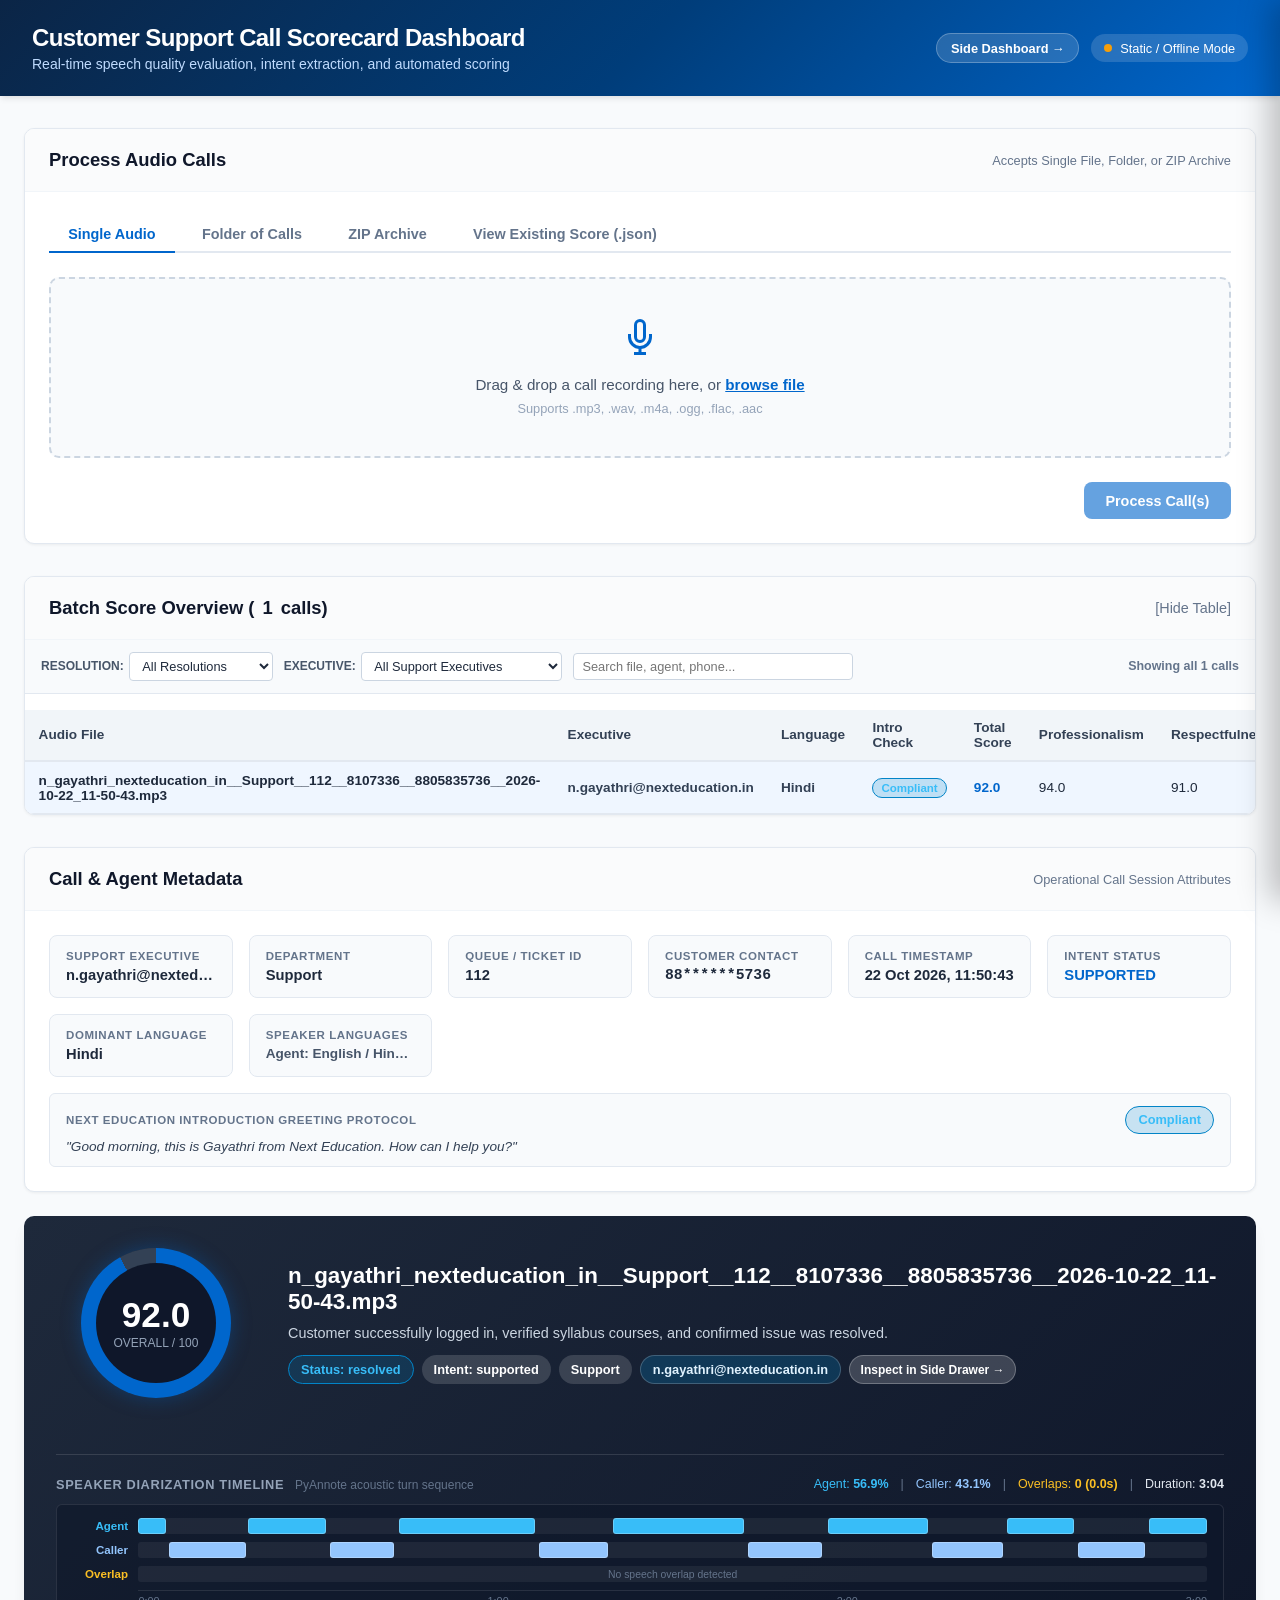
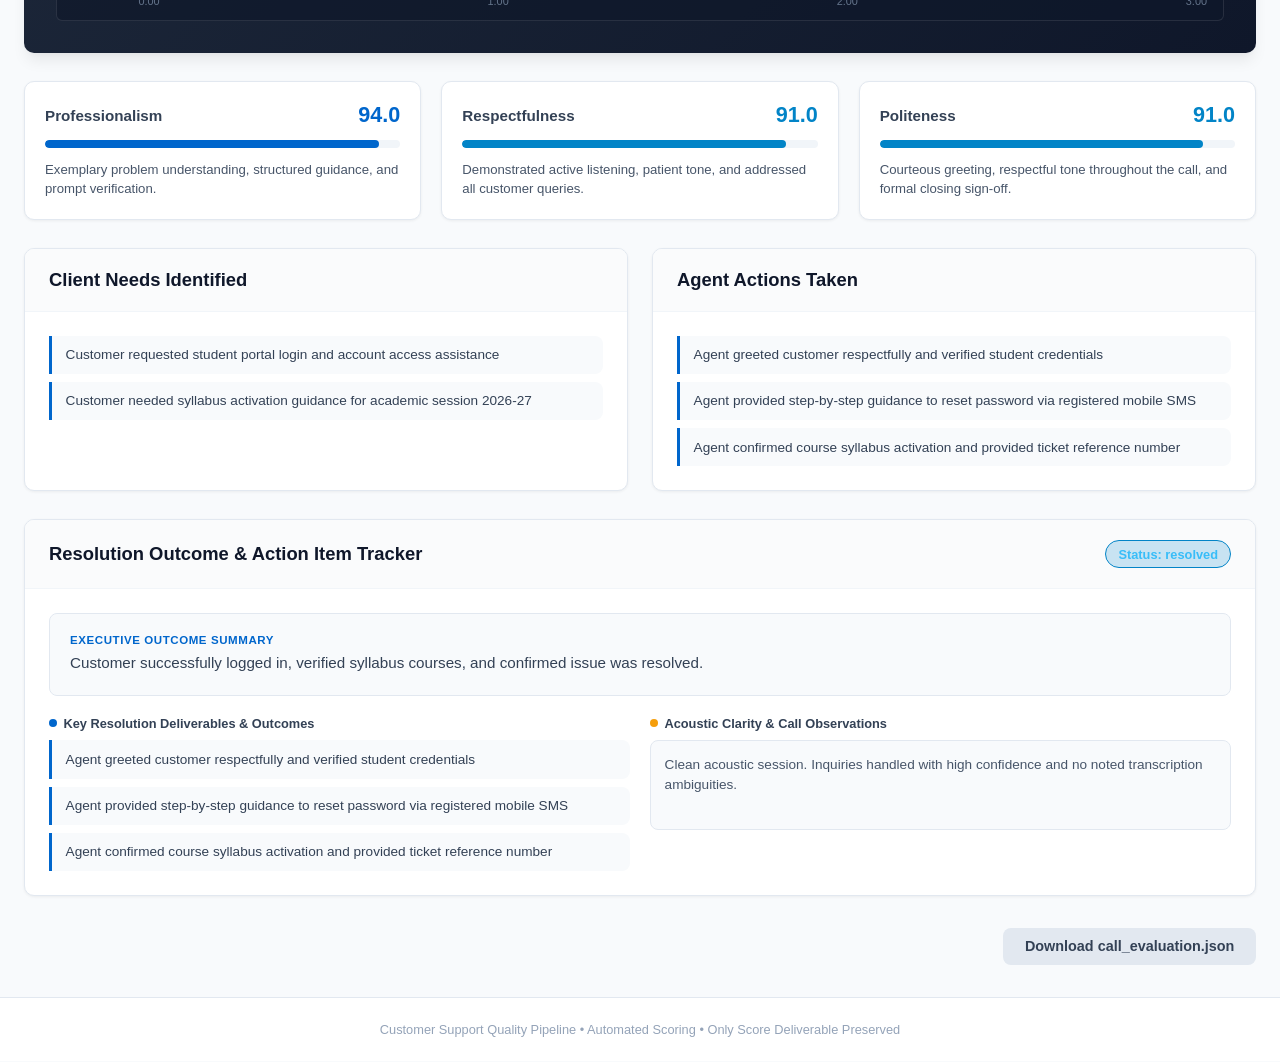
==== dashboard/index.html @ 7d78e242 "feat(intro): add first five turns as evidence when Next Education introduction is missing" ====
<!DOCTYPE html>
<html lang="en">
<head>
  <meta charset="UTF-8">
  <meta name="viewport" content="width=device-width, initial-scale=1.0">
  <title>Customer Support Call Evaluation Dashboard</title>
  <style>
    :root {
      --primary: #0066cc;
      --primary-hover: #0052a3;
      --primary-light: #eff6ff;
      --primary-dark: #003d7a;
      --success: #0284c7;
      --success-light: #e0f2fe;
      --warning: #f59e0b;
      --danger: #ef4444;
      --info: #0284c7;
      --slate-50: #f8fafc;
      --slate-100: #f1f5f9;
      --slate-200: #e2e8f0;
      --slate-300: #cbd5e1;
      --slate-400: #94a3b8;
      --slate-500: #64748b;
      --slate-600: #475569;
      --slate-700: #334155;
      --slate-800: #1e293b;
      --slate-900: #0f172a;
      --card-bg: #ffffff;
      --border-radius: 10px;
      --shadow-sm: 0 1px 3px 0 rgb(0 0 0 / 0.06);
      --shadow: 0 4px 6px -1px rgb(0 0 0 / 0.08), 0 2px 4px -2px rgb(0 0 0 / 0.05);
      --shadow-lg: 0 10px 15px -3px rgb(0 0 0 / 0.08), 0 4px 6px -4px rgb(0 0 0 / 0.04);
    }

    * {
      box-sizing: border-box;
      margin: 0;
      padding: 0;
      font-family: -apple-system, BlinkMacSystemFont, "Segoe UI", Roboto, "Helvetica Neue", Arial, sans-serif;
    }

    body {
      background-color: var(--slate-50);
      color: var(--slate-800);
      min-height: 100vh;
      display: flex;
      flex-direction: column;
    }

    header {
      background: linear-gradient(135deg, #0b2546 0%, #003d7a 50%, #0066cc 100%);
      color: white;
      padding: 1.5rem 2rem;
      box-shadow: var(--shadow);
    }

    .header-content {
      max-width: 1300px;
      margin: 0 auto;
      display: flex;
      justify-content: space-between;
      align-items: center;
      flex-wrap: wrap;
      gap: 1rem;
    }

    .header-title h1 {
      font-size: 1.5rem;
      font-weight: 700;
      letter-spacing: -0.025em;
      display: flex;
      align-items: center;
      gap: 0.5rem;
    }

    .header-title p {
      color: #bfdbfe;
      font-size: 0.875rem;
      margin-top: 0.25rem;
    }

    .server-status {
      display: inline-flex;
      align-items: center;
      gap: 0.5rem;
      background: rgba(255, 255, 255, 0.15);
      backdrop-filter: blur(8px);
      padding: 0.4rem 0.8rem;
      border-radius: 9999px;
      font-size: 0.8rem;
      font-weight: 500;
    }

    .status-dot {
      width: 8px;
      height: 8px;
      border-radius: 50%;
      background-color: #38bdf8;
      animation: pulse 2s cubic-bezier(0.4, 0, 0.6, 1) infinite;
    }

    @keyframes pulse {
      0%, 100% { opacity: 1; transform: scale(1); }
      50% { opacity: 0.4; transform: scale(0.9); }
    }

    main {
      max-width: 1300px;
      margin: 2rem auto;
      padding: 0 1.5rem;
      width: 100%;
      flex: 1;
    }

    /* Upload & Input Section */
    .card {
      background: var(--card-bg);
      border-radius: var(--border-radius);
      box-shadow: var(--shadow-sm);
      border: 1px solid var(--slate-200);
      margin-bottom: 2rem;
      overflow: hidden;
      transition: box-shadow 0.2s ease;
    }

    .card:hover {
      box-shadow: var(--shadow);
    }

    .card-header {
      padding: 1.25rem 1.5rem;
      border-bottom: 1px solid var(--slate-100);
      display: flex;
      justify-content: space-between;
      align-items: center;
      background-color: #fafbfc;
    }

    .card-header h2 {
      font-size: 1.15rem;
      font-weight: 600;
      color: var(--slate-900);
      display: flex;
      align-items: center;
      gap: 0.5rem;
    }

    .card-body {
      padding: 1.5rem;
    }

    /* Tabs for Upload modes */
    .tabs-nav {
      display: flex;
      border-bottom: 2px solid var(--slate-200);
      margin-bottom: 1.5rem;
      gap: 0.5rem;
    }

    .tab-btn {
      background: transparent;
      border: none;
      padding: 0.6rem 1.2rem;
      font-size: 0.9rem;
      font-weight: 600;
      color: var(--slate-500);
      cursor: pointer;
      position: relative;
      border-bottom: 2px solid transparent;
      margin-bottom: -2px;
      transition: all 0.2s;
    }

    .tab-btn:hover {
      color: var(--primary);
    }

    .tab-btn.active {
      color: var(--primary);
      border-bottom-color: var(--primary);
    }

    .tab-pane {
      display: none;
    }

    .tab-pane.active {
      display: block;
    }

    .dropzone {
      border: 2px dashed var(--slate-300);
      border-radius: var(--border-radius);
      padding: 2.5rem 1.5rem;
      text-align: center;
      background: var(--slate-50);
      cursor: pointer;
      transition: all 0.2s ease;
    }

    .dropzone:hover, .dropzone.dragover {
      border-color: var(--primary);
      background-color: var(--primary-light);
    }

    .dropzone-icon {
      font-size: 2.5rem;
      color: var(--primary);
      margin-bottom: 0.75rem;
    }

    .dropzone p {
      color: var(--slate-600);
      font-size: 0.95rem;
    }

    .dropzone span {
      color: var(--primary);
      font-weight: 600;
      text-decoration: underline;
    }

    .dropzone .hint {
      color: var(--slate-400);
      font-size: 0.8rem;
      margin-top: 0.5rem;
    }

    .file-input {
      display: none;
    }

    /* Queue & File list */
    .file-list {
      margin-top: 1.25rem;
      display: flex;
      flex-direction: column;
      gap: 0.5rem;
      max-height: 200px;
      overflow-y: auto;
    }

    .file-chip {
      display: flex;
      align-items: center;
      justify-content: space-between;
      padding: 0.5rem 0.75rem;
      background: var(--slate-100);
      border-radius: 8px;
      font-size: 0.85rem;
    }

    .file-chip-name {
      font-weight: 500;
      color: var(--slate-700);
      overflow: hidden;
      text-overflow: ellipsis;
      white-space: nowrap;
      max-width: 400px;
    }

    .file-chip-size {
      color: var(--slate-400);
      font-size: 0.75rem;
      margin-left: 0.5rem;
    }

    .action-bar {
      margin-top: 1.5rem;
      display: flex;
      justify-content: flex-end;
      gap: 1rem;
      align-items: center;
    }

    .btn {
      padding: 0.65rem 1.35rem;
      border-radius: 8px;
      font-size: 0.9rem;
      font-weight: 600;
      cursor: pointer;
      border: none;
      display: inline-flex;
      align-items: center;
      gap: 0.5rem;
      transition: all 0.2s ease;
    }

    .btn-primary {
      background-color: var(--primary);
      color: white;
    }

    .btn-primary:hover {
      background-color: var(--primary-hover);
      box-shadow: 0 4px 12px rgba(0, 102, 204, 0.25);
    }

    .btn-secondary {
      background-color: var(--slate-200);
      color: var(--slate-700);
    }

    .btn-secondary:hover {
      background-color: var(--slate-300);
    }

    .btn:disabled {
      opacity: 0.6;
      cursor: not-allowed;
    }

    /* Progress & Loader */
    .progress-box {
      margin-top: 1.5rem;
      padding: 1rem;
      background: var(--slate-50);
      border-radius: 8px;
      border: 1px solid var(--slate-200);
      display: none;
    }

    .progress-header {
      display: flex;
      justify-content: space-between;
      margin-bottom: 0.5rem;
      font-size: 0.85rem;
      font-weight: 600;
      color: var(--slate-700);
    }

    .progress-bar-bg {
      height: 8px;
      background: var(--slate-200);
      border-radius: 9999px;
      overflow: hidden;
    }

    .progress-bar-fill {
      height: 100%;
      background: linear-gradient(90deg, #0066cc, #0284c7);
      width: 0%;
      transition: width 0.3s ease;
    }

    .progress-status {
      margin-top: 0.5rem;
      font-size: 0.8rem;
      color: var(--slate-500);
    }

    /* LIVE MULTI-FILE STAGE TRACKER */
    .live-tracker-card {
      background: #f8fafc;
      border: 1.5px solid #cbd5e1;
      border-radius: var(--border-radius);
      padding: 1.25rem;
      margin-top: 1.25rem;
      box-shadow: var(--shadow-sm);
    }

    .live-tracker-header {
      display: flex;
      justify-content: space-between;
      align-items: center;
      flex-wrap: wrap;
      gap: 0.5rem;
      margin-bottom: 0.85rem;
    }

    .live-tracker-title {
      display: flex;
      align-items: center;
      gap: 0.6rem;
      font-size: 0.95rem;
      color: var(--slate-800);
    }

    .live-pulse-dot {
      width: 10px;
      height: 10px;
      border-radius: 50%;
      background-color: var(--primary);
      box-shadow: 0 0 0 0 rgba(0, 102, 204, 0.7);
      animation: pulse-ring 1.5s cubic-bezier(0.215, 0.61, 0.355, 1) infinite;
    }

    @keyframes pulse-ring {
      0% { box-shadow: 0 0 0 0 rgba(0, 102, 204, 0.7); }
      70% { box-shadow: 0 0 0 8px rgba(0, 102, 204, 0); }
      100% { box-shadow: 0 0 0 0 rgba(0, 102, 204, 0); }
    }

    .tracker-stage-badge {
      background: var(--primary-light);
      color: var(--primary);
      font-weight: 700;
      padding: 0.3rem 0.75rem;
      border-radius: 9999px;
      font-size: 0.8rem;
      border: 1px solid #bfdbfe;
    }

    .stepper-stages {
      display: grid;
      grid-template-columns: repeat(8, 1fr);
      gap: 0.4rem;
      margin-bottom: 1rem;
    }

    @media (max-width: 850px) {
      .stepper-stages {
        grid-template-columns: repeat(4, 1fr);
      }
    }

    .step-pill {
      background: white;
      border: 1px solid var(--slate-200);
      border-radius: 6px;
      padding: 0.45rem 0.3rem;
      text-align: center;
      font-size: 0.72rem;
      font-weight: 600;
      color: var(--slate-500);
      display: flex;
      align-items: center;
      justify-content: center;
      gap: 0.25rem;
      transition: all 0.2s ease;
    }

    .step-pill.active {
      background: var(--primary);
      color: white;
      border-color: var(--primary);
      box-shadow: 0 0 10px rgba(0, 102, 204, 0.35);
      transform: translateY(-1px);
    }

    .step-pill.completed {
      background: #eff6ff;
      color: #0066cc;
      border-color: #bfdbfe;
    }

    .step-num {
      width: 16px;
      height: 16px;
      line-height: 16px;
      font-size: 0.65rem;
      border-radius: 50%;
      background: rgba(0, 0, 0, 0.08);
      display: inline-block;
    }

    .step-pill.active .step-num {
      background: rgba(255, 255, 255, 0.3);
      color: white;
    }

    .tracker-files-list {
      display: flex;
      flex-direction: column;
      gap: 0.5rem;
      max-height: 250px;
      overflow-y: auto;
    }

    .tracker-file-row {
      display: flex;
      justify-content: space-between;
      align-items: center;
      padding: 0.55rem 0.85rem;
      background: white;
      border: 1px solid var(--slate-200);
      border-radius: 8px;
      font-size: 0.85rem;
      transition: all 0.15s ease;
    }

    .tracker-file-row.active {
      border-color: var(--primary);
      background: var(--primary-light);
    }

    .tracker-file-row.completed {
      border-color: #bfdbfe;
      background: #f0f7ff;
    }

    .tracker-file-row.failed {
      border-color: #fca5a5;
      background: #fef2f2;
    }

    .tracker-file-info {
      display: flex;
      align-items: center;
      gap: 0.6rem;
      font-weight: 600;
      color: var(--slate-800);
      overflow: hidden;
      text-overflow: ellipsis;
      white-space: nowrap;
    }

    .tracker-file-badge {
      display: inline-flex;
      align-items: center;
      gap: 0.3rem;
      padding: 0.25rem 0.6rem;
      border-radius: 9999px;
      font-size: 0.75rem;
      font-weight: 600;
    }

    .tracker-badge-queued { background: var(--slate-100); color: var(--slate-600); border: 1px solid var(--slate-300); }
    .tracker-badge-processing { background: #eff6ff; color: var(--primary); border: 1px solid #bfdbfe; }
    .tracker-badge-completed { background: #e0f2fe; color: #0369a1; border: 1px solid #7dd3fc; }
    .tracker-badge-failed { background: #fee2e2; color: #b91c1c; border: 1px solid #fca5a5; }

    /* Scorecard Display Area */
    .results-area {
      display: none;
    }

    .scorecard-hero {
      background: linear-gradient(135deg, #1e293b 0%, #0f172a 100%);
      color: white;
      border-radius: var(--border-radius);
      padding: 2rem;
      margin-bottom: 1.75rem;
      box-shadow: var(--shadow-lg);
      display: grid;
      grid-template-columns: 200px 1fr;
      gap: 2rem;
      align-items: center;
    }

    @media (max-width: 768px) {
      .scorecard-hero {
        grid-template-columns: 1fr;
        text-align: center;
      }
    }

    .total-score-circle {
      width: 150px;
      height: 150px;
      border-radius: 50%;
      background: conic-gradient(var(--primary) calc(var(--score-pct, 0) * 1%), #334155 0);
      display: flex;
      align-items: center;
      justify-content: center;
      margin: 0 auto;
      position: relative;
      box-shadow: 0 0 20px rgba(0, 102, 204, 0.35);
    }

    .total-score-inner {
      width: 120px;
      height: 120px;
      border-radius: 50%;
      background: #0f172a;
      display: flex;
      flex-direction: column;
      align-items: center;
      justify-content: center;
    }

    .score-val {
      font-size: 2.2rem;
      font-weight: 800;
      color: #ffffff;
      line-height: 1;
    }

    .score-max {
      font-size: 0.75rem;
      color: var(--slate-400);
      margin-top: 0.2rem;
    }

    .hero-meta h3 {
      font-size: 1.4rem;
      font-weight: 700;
      margin-bottom: 0.5rem;
      color: white;
    }

    .meta-tags {
      display: flex;
      flex-wrap: wrap;
      gap: 0.5rem;
      margin-top: 0.75rem;
    }

    .badge {
      display: inline-flex;
      align-items: center;
      gap: 0.35rem;
      padding: 0.35rem 0.75rem;
      border-radius: 9999px;
      font-size: 0.8rem;
      font-weight: 600;
    }

    .badge-resolved { background-color: rgba(2, 132, 199, 0.2); color: #38bdf8; border: 1px solid #0284c7; }
    .badge-unresolved { background-color: rgba(239, 68, 68, 0.2); color: #f87171; border: 1px solid #dc2626; }
    .badge-partially_resolved { background-color: rgba(245, 158, 11, 0.2); color: #fbbf24; border: 1px solid #d97706; }
    .badge-pending_follow_up { background-color: rgba(2, 132, 199, 0.2); color: #38bdf8; border: 1px solid #0284c7; }
    .badge-unclear { background-color: rgba(148, 163, 184, 0.2); color: #cbd5e1; border: 1px solid #64748b; }

    /* Diarization Timeline Graph */
    .timeline-turn-block {
      position: absolute;
      top: 0;
      bottom: 0;
      border-radius: 3px;
      cursor: pointer;
      transition: filter 0.15s ease, transform 0.12s ease;
      min-width: 3px;
    }
    .timeline-turn-block:hover {
      filter: brightness(1.3) contrast(1.1);
      z-index: 10;
      box-shadow: 0 0 6px rgba(0, 0, 0, 0.4);
    }

    /* Sub-scores Grid */
    .subscores-grid {
      display: grid;
      grid-template-columns: repeat(auto-fit, minmax(280px, 1fr));
      gap: 1.25rem;
      margin-bottom: 1.75rem;
    }

    .subscore-card {
      background: white;
      border-radius: var(--border-radius);
      padding: 1.25rem;
      border: 1px solid var(--slate-200);
      box-shadow: var(--shadow-sm);
    }

    .subscore-header {
      display: flex;
      justify-content: space-between;
      align-items: center;
      margin-bottom: 0.75rem;
    }

    .subscore-title {
      font-size: 0.95rem;
      font-weight: 600;
      color: var(--slate-700);
    }

    .subscore-number {
      font-size: 1.35rem;
      font-weight: 700;
      color: var(--primary);
    }

    .score-bar {
      height: 8px;
      background: var(--slate-100);
      border-radius: 9999px;
      overflow: hidden;
      margin-bottom: 0.75rem;
    }

    .score-bar-inner {
      height: 100%;
      background: var(--primary);
      border-radius: 9999px;
      width: 0%;
      transition: width 0.6s ease;
    }

    .subscore-rationale {
      font-size: 0.825rem;
      color: var(--slate-600);
      line-height: 1.45;
    }

    /* Details Section */
    .details-grid {
      display: grid;
      grid-template-columns: 1fr 1fr;
      gap: 1.5rem;
      margin-bottom: 1.75rem;
    }

    @media (max-width: 768px) {
      .details-grid {
        grid-template-columns: 1fr;
      }
    }

    .item-list {
      list-style: none;
      display: flex;
      flex-direction: column;
      gap: 0.5rem;
    }

    .item-list li {
      background: var(--slate-50);
      border-left: 3px solid var(--primary);
      padding: 0.6rem 0.85rem;
      border-radius: 0 8px 8px 0;
      font-size: 0.85rem;
      color: var(--slate-700);
      line-height: 1.4;
    }

    /* Call & Agent Metadata Grid */
    .meta-grid {
      display: grid;
      grid-template-columns: repeat(auto-fit, minmax(180px, 1fr));
      gap: 1rem;
    }

    .meta-item {
      background: var(--slate-50);
      border: 1px solid var(--slate-200);
      border-radius: 8px;
      padding: 0.85rem 1rem;
      transition: all 0.2s ease;
    }

    .meta-item:hover {
      border-color: #bfdbfe;
      background: #f8fafc;
    }

    .meta-label {
      font-size: 0.72rem;
      text-transform: uppercase;
      font-weight: 700;
      letter-spacing: 0.05em;
      color: var(--slate-500);
      margin-bottom: 0.35rem;
    }

    .meta-val {
      font-size: 0.92rem;
      font-weight: 600;
      color: var(--slate-800);
      white-space: nowrap;
      overflow: hidden;
      text-overflow: ellipsis;
    }

    /* Evidence Table */
    .evidence-table {
      width: 100%;
      border-collapse: collapse;
      font-size: 0.85rem;
      margin-top: 0.75rem;
    }

    .evidence-table th {
      background: var(--slate-100);
      color: var(--slate-700);
      text-align: left;
      padding: 0.65rem 0.85rem;
      font-weight: 600;
      border-bottom: 2px solid var(--slate-200);
    }

    .evidence-table td {
      padding: 0.75rem 0.85rem;
      border-bottom: 1px solid var(--slate-200);
      color: var(--slate-700);
      vertical-align: top;
    }

    .evidence-table tr:hover {
      background-color: var(--slate-50);
    }

    .timestamp-badge {
      background: var(--slate-200);
      color: var(--slate-700);
      font-family: monospace;
      padding: 0.2rem 0.45rem;
      border-radius: 4px;
      font-size: 0.75rem;
      white-space: nowrap;
    }

    .speaker-badge {
      background: var(--primary-light);
      color: var(--primary);
      font-weight: 600;
      padding: 0.2rem 0.45rem;
      border-radius: 4px;
      font-size: 0.75rem;
      white-space: nowrap;
    }

    .quote-text {
      font-style: italic;
      color: var(--slate-800);
    }

    /* Comparison Table for batch */
    .summary-table {
      width: 100%;
      border-collapse: collapse;
      font-size: 0.85rem;
      margin-top: 1rem;
    }

    .summary-table th {
      background: var(--slate-100);
      color: var(--slate-700);
      text-align: left;
      padding: 0.65rem 0.85rem;
      font-weight: 600;
      border-bottom: 2px solid var(--slate-200);
    }

    .summary-table td {
      padding: 0.65rem 0.85rem;
      border-bottom: 1px solid var(--slate-200);
      cursor: pointer;
    }

    .summary-table tr:hover td {
      background-color: var(--primary-light);
    }

    /* Empty state */
    .empty-state {
      text-align: center;
      padding: 4rem 2rem;
      color: var(--slate-400);
    }

    .empty-icon {
      font-size: 3rem;
      margin-bottom: 1rem;
      color: var(--slate-300);
    }

    footer {
      text-align: center;
      padding: 1.5rem;
      font-size: 0.8rem;
      color: var(--slate-400);
      border-top: 1px solid var(--slate-200);
      background: white;
    }

    /* SLIDE-OVER SIDEBAR DRAWER */
    .sidebar-overlay {
      position: fixed;
      inset: 0;
      background: rgba(15, 23, 42, 0.45);
      backdrop-filter: blur(4px);
      z-index: 1000;
      opacity: 0;
      visibility: hidden;
      transition: opacity 0.3s ease, visibility 0.3s ease;
    }

    .sidebar-overlay.active {
      opacity: 1;
      visibility: visible;
    }

    .sidebar-drawer {
      position: fixed;
      top: 0;
      right: 0;
      bottom: 0;
      width: 620px;
      max-width: 95vw;
      background: white;
      box-shadow: -10px 0 30px rgba(0, 0, 0, 0.25);
      z-index: 1001;
      display: flex;
      flex-direction: column;
      transform: translateX(100%);
      transition: transform 0.35s cubic-bezier(0.16, 1, 0.3, 1);
    }

    .sidebar-drawer.open {
      transform: translateX(0);
    }

    .sidebar-header {
      padding: 1.15rem 1.4rem;
      background: linear-gradient(135deg, #0b2546 0%, #003d7a 100%);
      color: white;
      display: flex;
      justify-content: space-between;
      align-items: center;
      gap: 1rem;
      border-bottom: 1px solid rgba(255, 255, 255, 0.1);
    }

    .sidebar-header-left {
      overflow: hidden;
      flex: 1;
    }

    .sidebar-title {
      font-size: 1.1rem;
      font-weight: 700;
      color: white;
      white-space: nowrap;
      overflow: hidden;
      text-overflow: ellipsis;
    }

    .sidebar-counter {
      font-size: 0.78rem;
      color: #bfdbfe;
      margin-top: 0.15rem;
    }

    .sidebar-header-nav {
      display: flex;
      align-items: center;
      gap: 0.4rem;
    }

    .sidebar-nav-btn {
      background: rgba(255, 255, 255, 0.15);
      border: 1px solid rgba(255, 255, 255, 0.25);
      color: white;
      padding: 0.35rem 0.7rem;
      border-radius: 6px;
      font-size: 0.8rem;
      font-weight: 600;
      cursor: pointer;
      display: inline-flex;
      align-items: center;
      gap: 0.3rem;
      transition: background 0.15s ease;
    }

    .sidebar-nav-btn:hover:not(:disabled) {
      background: rgba(255, 255, 255, 0.3);
    }

    .sidebar-nav-btn:disabled {
      opacity: 0.35;
      cursor: not-allowed;
    }

    .sidebar-close-btn {
      background: transparent;
      border: none;
      color: #cbd5e1;
      font-size: 1.3rem;
      cursor: pointer;
      padding: 0.2rem 0.5rem;
      border-radius: 6px;
      line-height: 1;
      margin-left: 0.25rem;
    }

    .sidebar-close-btn:hover {
      color: white;
      background: rgba(255, 255, 255, 0.15);
    }

    .sidebar-body {
      padding: 1.25rem;
      overflow-y: auto;
      flex: 1;
      background: var(--slate-50);
    }

    .sidebar-footer {
      padding: 0.85rem 1.25rem;
      background: white;
      border-top: 1px solid var(--slate-200);
      display: flex;
      justify-content: space-between;
      align-items: center;
      gap: 0.75rem;
    }
  </style>
</head>
<body>

  <header>
    <div class="header-content">
      <div class="header-title">
        <h1>Customer Support Call Scorecard Dashboard</h1>
        <p>Real-time speech quality evaluation, intent extraction, and automated scoring</p>
      </div>
      <div style="display: flex; align-items: center; gap: 0.75rem;">
        <button class="btn btn-secondary" onclick="openSidebar(selectedCallIndex)" style="background: rgba(255, 255, 255, 0.15); color: white; border: 1px solid rgba(255, 255, 255, 0.25); font-size: 0.8rem; padding: 0.38rem 0.85rem; border-radius: 9999px;" title="Open detailed side dashboard drawer">
          Side Dashboard &rarr;
        </button>
        <div class="server-status" id="serverStatusBadge">
          <div class="status-dot" id="serverStatusDot"></div>
          <span id="serverStatusText">Dashboard Ready</span>
        </div>
      </div>
    </div>
  </header>

  <main>
    <!-- Upload / Input Section -->
    <div class="card">
      <div class="card-header">
        <h2>Process Audio Calls</h2>
        <span style="font-size: 0.8rem; color: var(--slate-500);">Accepts Single File, Folder, or ZIP Archive</span>
      </div>
      <div class="card-body">
        <!-- Tabs -->
        <div class="tabs-nav">
          <button class="tab-btn active" onclick="switchTab('single', this)">Single Audio</button>
          <button class="tab-btn" onclick="switchTab('folder', this)">Folder of Calls</button>
          <button class="tab-btn" onclick="switchTab('zip', this)">ZIP Archive</button>
          <button class="tab-btn" onclick="switchTab('json', this)">View Existing Score (.json)</button>
        </div>

        <!-- Single File Tab -->
        <div id="tab-single" class="tab-pane active">
          <div class="dropzone" id="dropzone-single" onclick="document.getElementById('input-single').click()">
            <div class="dropzone-icon"><svg width="36" height="36" viewBox="0 0 24 24" fill="none" stroke="currentColor" stroke-width="2"><path d="M12 1a3 3 0 0 0-3 3v8a3 3 0 0 0 6 0V4a3 3 0 0 0-3-3z"></path><path d="M19 10v2a7 7 0 0 1-14 0v-2"></path><line x1="12" y1="19" x2="12" y2="23"></line><line x1="8" y1="23" x2="16" y2="23"></line></svg></div>
            <p>Drag & drop a call recording here, or <span>browse file</span></p>
            <p class="hint">Supports .mp3, .wav, .m4a, .ogg, .flac, .aac</p>
            <input type="file" id="input-single" class="file-input" accept="audio/*,.mp3,.wav,.m4a,.ogg,.flac,.aac">
          </div>
        </div>

        <!-- Folder Tab -->
        <div id="tab-folder" class="tab-pane">
          <div class="dropzone" id="dropzone-folder" onclick="document.getElementById('input-folder').click()">
            <div class="dropzone-icon"><svg width="36" height="36" viewBox="0 0 24 24" fill="none" stroke="currentColor" stroke-width="2"><path d="M22 19a2 2 0 0 1-2 2H4a2 2 0 0 1-2-2V5a2 2 0 0 1 2-2h5l2 3h9a2 2 0 0 1 2 2z"></path></svg></div>
            <p>Select or drag an entire <span>folder of audio recordings</span></p>
            <p class="hint">Processes all call recordings recursively</p>
            <input type="file" id="input-folder" class="file-input" webkitdirectory directory multiple>
          </div>
        </div>

        <!-- ZIP Tab -->
        <div id="tab-zip" class="tab-pane">
          <div class="dropzone" id="dropzone-zip" onclick="document.getElementById('input-zip').click()">
            <div class="dropzone-icon"><svg width="36" height="36" viewBox="0 0 24 24" fill="none" stroke="currentColor" stroke-width="2"><polyline points="21 8 21 21 3 21 3 8"></polyline><rect x="1" y="3" width="22" height="5"></rect><line x1="10" y1="12" x2="14" y2="12"></line></svg></div>
            <p>Upload a <span>.zip archive</span> of audio calls</p>
            <p class="hint">Automatically unzips and evaluates each recording</p>
            <input type="file" id="input-zip" class="file-input" accept=".zip,.tar,.tar.gz,.gz">
          </div>
        </div>

        <!-- View Existing JSON Tab -->
        <div id="tab-json" class="tab-pane">
          <div class="dropzone" id="dropzone-json" onclick="document.getElementById('input-json').click()">
            <div class="dropzone-icon"><svg width="36" height="36" viewBox="0 0 24 24" fill="none" stroke="currentColor" stroke-width="2"><path d="M14 2H6a2 2 0 0 0-2 2v16a2 2 0 0 0 2 2h12a2 2 0 0 0 2-2V8z"></path><polyline points="14 2 14 8 20 8"></polyline><line x1="16" y1="13" x2="8" y2="13"></line><line x1="16" y1="17" x2="8" y2="17"></line></svg></div>
            <p>Upload existing <span>call_evaluation.json</span> file(s)</p>
            <p class="hint">Instant visualization without reprocessing</p>
            <input type="file" id="input-json" class="file-input" accept=".json" multiple>
          </div>
        </div>

        <!-- Selected Files List -->
        <div id="fileList" class="file-list" style="display: none;"></div>

        <!-- Progress Box -->
        <div id="progressBox" class="progress-box">
          <div class="progress-header">
            <span id="progressTitle">Processing Audio...</span>
            <span id="progressPercent">0%</span>
          </div>
          <div class="progress-bar-bg">
            <div id="progressBarFill" class="progress-bar-fill"></div>
          </div>
          <div id="progressStatus" class="progress-status">Initiating pipeline stages...</div>

          <!-- Live Pipeline Multi-File Stage Tracker -->
          <div id="liveTrackerCard" class="live-tracker-card" style="display: none;">
            <div class="live-tracker-header">
              <div class="live-tracker-title">
                <span class="live-pulse-dot"></span>
                <strong>Live Stage Tracker:</strong>
                <span id="trackerCurrentCallText">Processing file...</span>
              </div>
              <div id="trackerStageBadge" class="tracker-stage-badge">Stage 1/8</div>
            </div>

            <!-- 8 Pipeline Stages Visual Stepper -->
            <div class="stepper-stages" id="stepperStages">
              <div class="step-pill" id="step-1"><span class="step-num">1</span> Convert</div>
              <div class="step-pill" id="step-2"><span class="step-num">2</span> Diarize</div>
              <div class="step-pill" id="step-3"><span class="step-num">3</span> Indic ASR</div>
              <div class="step-pill" id="step-4"><span class="step-num">4</span> Punctuate</div>
              <div class="step-pill" id="step-5"><span class="step-num">5</span> Roles</div>
              <div class="step-pill" id="step-6"><span class="step-num">6</span> Intent</div>
              <div class="step-pill" id="step-7"><span class="step-num">7</span> Scoring</div>
              <div class="step-pill" id="step-8"><span class="step-num">8</span> Deliverable</div>
            </div>

            <!-- Multi-File Tracking Table / List -->
            <div class="tracker-files-list" id="trackerFilesList">
              <!-- Dynamic rows for each file in the batch -->
            </div>
          </div>
        </div>

        <!-- Action Bar -->
        <div class="action-bar">
          <button id="clearBtn" class="btn btn-secondary" onclick="clearSelectedFiles()" style="display: none;">Clear</button>
          
          <button id="processBtn" class="btn btn-primary" onclick="startProcessing()" disabled>
            <span>Process Call(s)</span>
          </button>
        </div>

        <!-- Crash & Error Log Container -->
        <div id="crashLogBox" class="card" style="display: none; border-left: 5px solid var(--danger); margin-top: 1.5rem; margin-bottom: 0;">
          <div class="card-header" style="background-color: #fef2f2; border-bottom: 1px solid #fee2e2;">
            <h2 style="color: var(--danger); font-size: 1.05rem; display: flex; align-items: center; gap: 0.5rem;">
              Pipeline Crash &amp; Error Log
            </h2>
            <div style="display: flex; gap: 0.5rem;">
              <button class="btn btn-secondary" style="padding: 0.3rem 0.65rem; font-size: 0.75rem;" onclick="copyCrashLog()">Copy Error Log</button>
              <button class="btn btn-secondary" style="padding: 0.3rem 0.65rem; font-size: 0.75rem;" onclick="hideCrashLog()">&times; Dismiss</button>
            </div>
          </div>
          <div class="card-body" style="background-color: #fffaf0;">
            <p id="crashSummaryMsg" style="font-weight: 600; color: #b91c1c; margin-bottom: 0.75rem; font-size: 0.95rem;"></p>
            <pre id="crashLogPre" style="background: #0f172a; color: #f87171; padding: 1.25rem; border-radius: 8px; font-family: 'SFMono-Regular', Consolas, 'Liberation Mono', Menlo, monospace; font-size: 0.82rem; line-height: 1.5; overflow-x: auto; max-height: 400px; white-space: pre-wrap; word-break: break-all; border: 1px solid #334155;"></pre>
          </div>
        </div>
      </div>
    </div>

    <!-- Evaluated Calls Overview Table -->
    <div id="summaryCard" class="card" style="display: none;">
      <div class="card-header" style="cursor: pointer;" onclick="toggleSummaryTable()">
        <h2>Batch Score Overview (<span id="summaryTotalCount">0</span> calls)</h2>
        <span id="summaryToggleIcon" style="font-size: 0.9rem; color: var(--slate-500);">[Hide Table]</span>
      </div>
      <div class="card-body" id="summaryTableBody" style="padding: 0;">
        <!-- Dynamic Filter Toolbar -->
        <div id="tableFilterToolbar" style="padding: 0.75rem 1rem; background: var(--slate-50); border-bottom: 1px solid var(--slate-200); display: flex; flex-wrap: wrap; gap: 0.75rem; align-items: center; justify-content: space-between;">
          <div style="display: flex; flex-wrap: wrap; gap: 0.65rem; align-items: center; flex: 1;">
            <!-- Filter by Resolution Status -->
            <div style="display: flex; align-items: center; gap: 0.35rem;">
              <label for="filterResolution" style="font-size: 0.75rem; font-weight: 600; color: var(--slate-600); text-transform: uppercase;">Resolution:</label>
              <select id="filterResolution" onchange="applyCallFilters()" style="font-size: 0.8rem; padding: 0.3rem 0.5rem; border: 1px solid var(--slate-300); border-radius: 4px; background: white; color: var(--slate-800); outline: none;">
                <option value="all">All Resolutions</option>
                <option value="resolved">Resolved</option>
                <option value="partially_resolved">Partially Resolved</option>
                <option value="unresolved">Unresolved</option>
                <option value="pending_follow_up">Pending Follow-up</option>
                <option value="unclear">Unclear</option>
              </select>
            </div>

            <!-- Filter by Executive Name -->
            <div style="display: flex; align-items: center; gap: 0.35rem;">
              <label for="filterAgent" style="font-size: 0.75rem; font-weight: 600; color: var(--slate-600); text-transform: uppercase;">Executive:</label>
              <select id="filterAgent" onchange="applyCallFilters()" style="font-size: 0.8rem; padding: 0.3rem 0.5rem; border: 1px solid var(--slate-300); border-radius: 4px; background: white; color: var(--slate-800); outline: none; max-width: 220px;">
                <option value="all">All Support Executives</option>
              </select>
            </div>

            <!-- Text Search Filter -->
            <div style="display: flex; align-items: center; gap: 0.35rem; flex: 1; min-width: 170px; max-width: 280px;">
              <input type="text" id="filterSearch" placeholder="Search file, agent, phone..." oninput="applyCallFilters()" style="width: 100%; font-size: 0.8rem; padding: 0.3rem 0.55rem; border: 1px solid var(--slate-300); border-radius: 4px; background: white; color: var(--slate-800); outline: none;">
            </div>

            <!-- Reset Filter Button -->
            <button type="button" id="resetFiltersBtn" onclick="resetCallFilters()" class="btn btn-secondary" style="padding: 0.3rem 0.6rem; font-size: 0.75rem; display: none;">Reset Filters</button>
          </div>

          <!-- Counter display -->
          <div id="filterCountBadge" style="font-size: 0.78rem; font-weight: 600; color: var(--slate-500); white-space: nowrap;">
            Showing 0 of 0 calls
          </div>
        </div>

        <table class="summary-table">
          <thead>
            <tr>
              <th>Audio File</th>
              <th>Executive</th>
              <th>Language</th>
              <th>Intro Check</th>
              <th>Total Score</th>
              <th>Professionalism</th>
              <th>Respectfulness</th>
              <th>Politeness</th>
              <th>Resolution</th>
              <th>Action</th>
            </tr>
          </thead>
          <tbody id="summaryTableRows">
            <!-- Dynamic rows -->
          </tbody>
        </table>
      </div>
    </div>

    <!-- Empty State -->
    <div id="emptyState" class="empty-state">
      <div class="empty-icon"><svg width="48" height="48" viewBox="0 0 24 24" fill="none" stroke="currentColor" stroke-width="1.5"><path d="M3 18v-6a9 9 0 0 1 18 0v6"></path><path d="M21 19a2 2 0 0 1-2 2h-1a2 2 0 0 1-2-2v-3a2 2 0 0 1 2-2h3zM3 19a2 2 0 0 0 2 2h1a2 2 0 0 0 2-2v-3a2 2 0 0 0-2-2H3z"></path></svg></div>
      <h3>No Call Evaluations Yet</h3>
      <p style="margin-top: 0.5rem; font-size: 0.9rem;">Upload audio files, folders, or ZIP archives above to run the pipeline and view dynamic score deliverables.</p>
    </div>

    <!-- RESULTS DISPLAY AREA (Single page update) -->
    <div id="resultsArea" class="results-area">

      <!-- Call & Agent Metadata Card (TOP POSITION) -->
      <div class="card" style="margin-bottom: 1.5rem;">
        <div class="card-header">
          <h2>Call &amp; Agent Metadata</h2>
          <span style="font-size: 0.8rem; color: var(--slate-500);">Operational Call Session Attributes</span>
        </div>
        <div class="card-body">
          <div class="meta-grid">
            <div class="meta-item">
              <div class="meta-label">Support Executive</div>
              <div class="meta-val" id="metaAgentName" title="">--</div>
            </div>
            <div class="meta-item">
              <div class="meta-label">Department</div>
              <div class="meta-val" id="metaDepartment">Support</div>
            </div>
            <div class="meta-item">
              <div class="meta-label">Queue / Ticket ID</div>
              <div class="meta-val" id="metaQueueId">--</div>
            </div>
            <div class="meta-item">
              <div class="meta-label">Customer Contact</div>
              <div class="meta-val" id="metaCustomerPhone" style="font-family: monospace;">--</div>
            </div>
            <div class="meta-item">
              <div class="meta-label">Call Timestamp</div>
              <div class="meta-val" id="metaCallDate">--</div>
            </div>
            <div class="meta-item">
              <div class="meta-label">Intent Status</div>
              <div class="meta-val" id="metaIntentStatus" style="color: var(--primary);">--</div>
            </div>
            <div class="meta-item">
              <div class="meta-label">Dominant Language</div>
              <div class="meta-val" id="metaDominantLang" style="font-weight: 700; color: var(--slate-800);">--</div>
            </div>
            <div class="meta-item">
              <div class="meta-label">Speaker Languages</div>
              <div class="meta-val" id="metaLangBreakdown" style="font-size: 0.85rem; color: var(--slate-600);">--</div>
            </div>
            <div class="meta-item" style="grid-column: 1 / -1; background: var(--slate-50); border: 1px solid var(--slate-200); border-radius: 6px; padding: 0.75rem 1rem;">
              <div style="display: flex; justify-content: space-between; align-items: center; margin-bottom: 0.35rem;">
                <span class="meta-label" style="margin-bottom: 0;">Next Education Introduction Greeting Protocol</span>
                <span id="metaIntroBadge" class="badge badge-resolved">Compliant</span>
              </div>
              <div id="metaIntroQuote" style="font-size: 0.85rem; color: var(--slate-700); font-style: italic;">--</div>
              <div id="metaIntroEvidenceBox" style="margin-top: 0.65rem; display: none;"></div>
            </div>
          </div>
        </div>
      </div>

      <!-- Hero Scorecard -->
      <div class="scorecard-hero">
        <div class="total-score-circle" id="heroScoreCircle" style="--score-pct: 90;">
          <div class="total-score-inner">
            <span class="score-val" id="heroScoreVal">--</span>
            <span class="score-max">OVERALL / 100</span>
          </div>
        </div>
        <div class="hero-meta">
          <h3 id="heroFileName">--</h3>
          <p id="heroExplanation" style="color: #cbd5e1; font-size: 0.9rem; line-height: 1.4; margin-top: 0.4rem;">
            Resolution details will appear here.
          </p>
          <div class="meta-tags">
            <span id="heroResolutionBadge" class="badge badge-resolved">Resolved</span>
            <span id="heroIntentReviewBadge" class="badge" style="background: rgba(255,255,255,0.15); color: white;">Intent: Supported</span>
            <span id="heroDeptBadge" class="badge" style="background: rgba(255,255,255,0.15); color: white;">Support</span>
            <span id="heroAgentBadge" class="badge" style="background: rgba(2, 132, 199, 0.25); color: #e0f2fe; border: 1px solid rgba(255,255,255,0.2);">Support Executive</span>
            <button class="btn btn-secondary" onclick="openSidebar(selectedCallIndex)" style="background: rgba(255,255,255,0.18); color: white; border: 1px solid rgba(255,255,255,0.25); font-size: 0.75rem; padding: 0.25rem 0.65rem; border-radius: 9999px;" title="Open detailed side dashboard drawer">
              Inspect in Side Drawer &rarr;
            </button>
          </div>
        </div>

        <!-- Speaker Diarization Timeline Graph in Hero Card -->
        <div class="hero-diarization-container" style="grid-column: 1 / -1; margin-top: 1.5rem; padding-top: 1.25rem; border-top: 1px solid rgba(255,255,255,0.12); width: 100%;">
          <div style="display: flex; justify-content: space-between; align-items: center; margin-bottom: 0.65rem; flex-wrap: wrap; gap: 0.5rem;">
            <div>
              <span style="font-size: 0.8rem; font-weight: 700; text-transform: uppercase; letter-spacing: 0.05em; color: #94a3b8;">Speaker Diarization Timeline</span>
              <span style="font-size: 0.75rem; color: #64748b; margin-left: 0.4rem;">PyAnnote acoustic turn sequence</span>
            </div>
            <div id="heroTimelineStats" style="display: flex; gap: 0.75rem; font-size: 0.78rem; font-family: monospace; align-items: center; flex-wrap: wrap;">
              <span style="color: #38bdf8;">Agent: <strong id="heroAgentTalkStat">--%</strong></span>
              <span style="color: #64748b;">|</span>
              <span style="color: #93c5fd;">Caller: <strong id="heroClientTalkStat">--%</strong></span>
              <span style="color: #64748b;">|</span>
              <span style="color: #fbbf24;">Overlaps: <strong id="heroOverlapStat">0 (0.0s)</strong></span>
              <span style="color: #64748b;">|</span>
              <span style="color: #e2e8f0;">Duration: <strong id="heroDurationStat">--</strong></span>
            </div>
          </div>

          <!-- Multi-Track Visual Timeline -->
          <div style="background: rgba(15, 23, 42, 0.65); border: 1px solid rgba(255, 255, 255, 0.1); border-radius: 6px; padding: 0.85rem 1rem;">
            <!-- Agent Track -->
            <div style="display: flex; align-items: center; gap: 0.65rem; margin-bottom: 0.5rem;">
              <span style="font-size: 0.72rem; font-weight: 600; color: #38bdf8; width: 55px; text-align: right; flex-shrink: 0;">Agent</span>
              <div class="timeline-track-bar" id="heroAgentTrack" style="flex: 1; height: 16px; background: rgba(255,255,255,0.06); border-radius: 3px; position: relative; overflow: hidden;"></div>
            </div>

            <!-- Customer Track -->
            <div style="display: flex; align-items: center; gap: 0.65rem; margin-bottom: 0.5rem;">
              <span style="font-size: 0.72rem; font-weight: 600; color: #93c5fd; width: 55px; text-align: right; flex-shrink: 0;">Caller</span>
              <div class="timeline-track-bar" id="heroClientTrack" style="flex: 1; height: 16px; background: rgba(255,255,255,0.06); border-radius: 3px; position: relative; overflow: hidden;"></div>
            </div>

            <!-- Overlap / Cross-talk Track -->
            <div style="display: flex; align-items: center; gap: 0.65rem; margin-bottom: 0.5rem;">
              <span style="font-size: 0.72rem; font-weight: 600; color: #fbbf24; width: 55px; text-align: right; flex-shrink: 0;">Overlap</span>
              <div class="timeline-track-bar" id="heroOverlapTrack" style="flex: 1; height: 16px; background: rgba(255,255,255,0.06); border-radius: 3px; position: relative; overflow: hidden;"></div>
            </div>

            <!-- Time Axis Ticks -->
            <div style="display: flex; align-items: center; gap: 0.65rem;">
              <span style="width: 55px; flex-shrink: 0;"></span>
              <div class="timeline-axis" id="heroTimelineAxis" style="flex: 1; display: flex; justify-content: space-between; font-size: 0.68rem; color: #64748b; font-family: monospace; padding-top: 0.2rem; border-top: 1px solid rgba(255,255,255,0.1);">
                <span>0:00</span>
                <span>--</span>
              </div>
            </div>
          </div>
        </div>
      </div>

      <!-- Subscores Grid -->
      <div class="subscores-grid">
        <!-- Professionalism -->
        <div class="subscore-card">
          <div class="subscore-header">
            <span class="subscore-title">Professionalism</span>
            <span class="subscore-number" id="subscoreProf">--</span>
          </div>
          <div class="score-bar">
            <div class="score-bar-inner" id="subscoreProfBar" style="width: 90%;"></div>
          </div>
          <p class="subscore-rationale" id="subscoreProfRationale">Awaiting evaluation...</p>
        </div>

        <!-- Respectfulness -->
        <div class="subscore-card">
          <div class="subscore-header">
            <span class="subscore-title">Respectfulness</span>
            <span class="subscore-number" id="subscoreResp" style="color: var(--success);">--</span>
          </div>
          <div class="score-bar">
            <div class="score-bar-inner" id="subscoreRespBar" style="width: 100%; background: var(--success);"></div>
          </div>
          <p class="subscore-rationale" id="subscoreRespRationale">Awaiting evaluation...</p>
        </div>

        <!-- Politeness -->
        <div class="subscore-card">
          <div class="subscore-header">
            <span class="subscore-title">Politeness</span>
            <span class="subscore-number" id="subscorePol" style="color: var(--info);">--</span>
          </div>
          <div class="score-bar">
            <div class="score-bar-inner" id="subscorePolBar" style="width: 90%; background: var(--info);"></div>
          </div>
          <p class="subscore-rationale" id="subscorePolRationale">Awaiting evaluation...</p>
        </div>
      </div>

      <!-- Details Grid (Client Needs vs Agent Actions) -->
      <div class="details-grid">
        <!-- Client Needs -->
        <div class="card" style="margin-bottom: 0;">
          <div class="card-header">
            <h2>Client Needs Identified</h2>
          </div>
          <div class="card-body">
            <ul class="item-list" id="clientNeedsList">
              <!-- Dynamic -->
            </ul>
          </div>
        </div>

        <!-- Agent Actions -->
        <div class="card" style="margin-bottom: 0;">
          <div class="card-header">
            <h2>Agent Actions Taken</h2>
          </div>
          <div class="card-body">
            <ul class="item-list" id="agentActionsList">
              <!-- Dynamic -->
            </ul>
          </div>
        </div>
      </div>

      <!-- Resolution Outcome & Action Tracker Card -->
      <div class="card" style="margin-top: 1.5rem;">
        <div class="card-header">
          <h2>Resolution Outcome &amp; Action Item Tracker</h2>
          <span id="trackerResolutionBadge" class="badge badge-resolved">Resolved</span>
        </div>
        <div class="card-body">
          <div style="background: var(--slate-50); border: 1px solid var(--slate-200); border-radius: 8px; padding: 1.25rem; margin-bottom: 1.25rem;">
            <div style="font-size: 0.72rem; text-transform: uppercase; font-weight: 700; color: var(--primary); letter-spacing: 0.05em; margin-bottom: 0.35rem;">Executive Outcome Summary</div>
            <p id="trackerExplanationText" style="color: var(--slate-700); font-size: 0.95rem; line-height: 1.5;">--</p>
          </div>

          <div style="display: grid; grid-template-columns: 1fr 1fr; gap: 1.25rem;">
            <div>
              <div style="font-size: 0.8rem; font-weight: 700; color: var(--slate-700); margin-bottom: 0.6rem; display: flex; align-items: center; gap: 0.4rem;">
                <span style="display: inline-block; width: 8px; height: 8px; border-radius: 50%; background: var(--primary);"></span>
                Key Resolution Deliverables &amp; Outcomes
              </div>
              <ul class="item-list" id="resolutionDeliverablesList">
                <!-- Dynamic -->
              </ul>
            </div>
            <div>
              <div style="font-size: 0.8rem; font-weight: 700; color: var(--slate-700); margin-bottom: 0.6rem; display: flex; align-items: center; gap: 0.4rem;">
                <span style="display: inline-block; width: 8px; height: 8px; border-radius: 50%; background: var(--warning);"></span>
                Acoustic Clarity &amp; Call Observations
              </div>
              <div id="callObservationsBox" style="background: var(--slate-50); border: 1px solid var(--slate-200); border-radius: 8px; padding: 0.85rem; font-size: 0.85rem; color: var(--slate-600); min-height: 90px; line-height: 1.45;">
                No audio quality concerns or transcription ambiguities detected.
              </div>
            </div>
          </div>
        </div>
      </div>

      <!-- Export / Raw Deliverable -->
      <div style="display: flex; justify-content: flex-end; gap: 1rem; margin-top: 1rem;">
        <button class="btn btn-secondary" onclick="downloadCurrentEvaluationJson()">Download call_evaluation.json</button>
      </div>

    </div>
  </main>

  <footer>
    Customer Support Quality Pipeline &bull; Automated Scoring &bull; Only Score Deliverable Preserved
  </footer>

  <!-- SLIDE-OVER SIDEBAR DRAWER & OVERLAY -->
  <div id="sidebarOverlay" class="sidebar-overlay" onclick="closeSidebar()"></div>

  <div id="sidebarDrawer" class="sidebar-drawer">
    <!-- Sidebar Header -->
    <div class="sidebar-header">
      <div class="sidebar-header-left">
        <div class="sidebar-title" id="sbFileName">Call Scorecard</div>
        <div class="sidebar-counter" id="sbCallCounter">Call 1 of 1</div>
      </div>
      <div class="sidebar-header-nav">
        <button id="sbPrevBtn" class="sidebar-nav-btn" onclick="prevCall()" title="Previous Call (Left Arrow)">
          <span>&larr; Prev</span>
        </button>
        <button id="sbNextBtn" class="sidebar-nav-btn" onclick="nextCall()" title="Next Call (Right Arrow)">
          <span>Next &rarr;</span>
        </button>
        <button class="sidebar-close-btn" onclick="closeSidebar()" title="Close (Esc)">&times;</button>
      </div>
    </div>

    <!-- Sidebar Body -->
    <div class="sidebar-body">
      <!-- Call & Agent Metadata in Sidebar (TOP POSITION) -->
      <div class="card" style="margin-bottom: 1.25rem;">
        <div class="card-header" style="padding: 0.65rem 0.9rem;">
          <h2 style="font-size: 0.9rem;">Call &amp; Agent Info</h2>
        </div>
        <div class="card-body" style="padding: 0.75rem 0.9rem;">
          <div style="display: flex; flex-direction: column; gap: 0.5rem; font-size: 0.82rem;">
            <div style="display: flex; justify-content: space-between;"><span style="color: var(--slate-500);">Agent:</span><span id="sbAgentVal" style="font-weight: 600; color: var(--slate-800);">--</span></div>
            <div style="display: flex; justify-content: space-between;"><span style="color: var(--slate-500);">Department:</span><span id="sbDeptVal" style="font-weight: 600; color: var(--slate-800);">Support</span></div>
            <div style="display: flex; justify-content: space-between;"><span style="color: var(--slate-500);">Ticket ID:</span><span id="sbQueueVal" style="font-weight: 600; color: var(--slate-800);">--</span></div>
            <div style="display: flex; justify-content: space-between;"><span style="color: var(--slate-500);">Customer:</span><span id="sbPhoneVal" style="font-weight: 600; font-family: monospace; color: var(--slate-800);">--</span></div>
            <div style="display: flex; justify-content: space-between;"><span style="color: var(--slate-500);">Call Time:</span><span id="sbDateVal" style="font-weight: 600; color: var(--slate-800);">--</span></div>
            <div style="display: flex; justify-content: space-between;"><span style="color: var(--slate-500);">Dominant Language:</span><span id="sbDominantLangVal" style="font-weight: 600; color: var(--slate-800);">--</span></div>
            <div style="display: flex; justify-content: space-between;"><span style="color: var(--slate-500);">Languages:</span><span id="sbLangBreakdownVal" style="font-weight: 600; color: var(--slate-800);">--</span></div>
            <div style="display: flex; justify-content: space-between; align-items: center; padding-top: 0.35rem; border-top: 1px dashed var(--slate-200);"><span style="color: var(--slate-500);">Intro Protocol:</span><span id="sbIntroBadge" class="badge badge-resolved" style="font-size: 0.75rem; padding: 0.2rem 0.5rem;">Compliant</span></div>
            <div id="sbIntroQuote" style="font-size: 0.78rem; color: var(--slate-600); font-style: italic;">--</div>
            <div id="sbIntroEvidenceBox" style="margin-top: 0.5rem; display: none;"></div>
          </div>
        </div>
      </div>

      <!-- Hero Scorecard in Sidebar -->
      <div class="scorecard-hero" style="padding: 1.25rem; margin-bottom: 1.25rem; grid-template-columns: 130px 1fr; gap: 1.25rem;">
        <div class="total-score-circle" id="sbScoreCircle" style="width: 110px; height: 110px; --score-pct: 85;">
          <div class="total-score-inner" style="width: 88px; height: 88px;">
            <span class="score-val" id="sbScoreVal" style="font-size: 1.7rem;">--</span>
            <span class="score-max" style="font-size: 0.65rem;">OVERALL / 100</span>
          </div>
        </div>
        <div class="hero-meta">
          <div class="meta-tags" style="margin-top: 0; margin-bottom: 0.5rem;">
            <span id="sbResolutionBadge" class="badge badge-resolved">Resolved</span>
            <span id="sbIntentBadge" class="badge" style="background: rgba(255,255,255,0.15); color: white;">Intent</span>
          </div>
          <p id="sbExplanation" style="color: #cbd5e1; font-size: 0.85rem; line-height: 1.4; margin-top: 0.25rem;">
            Resolution explanation...
          </p>
        </div>
      </div>

      <!-- Diarization Timeline Card in Sidebar -->
      <div class="card" style="margin-bottom: 1.25rem;">
        <div class="card-header" style="padding: 0.65rem 0.9rem; display: flex; justify-content: space-between; align-items: center;">
          <h2 style="font-size: 0.9rem;">Speaker Diarization Timeline</h2>
          <span id="sbTimelineDuration" style="font-size: 0.72rem; font-family: monospace; color: var(--slate-500);">--</span>
        </div>
        <div class="card-body" style="padding: 0.75rem 0.9rem;">
          <!-- Talk Ratio Progress Bar -->
          <div style="margin-bottom: 0.65rem;">
            <div style="display: flex; justify-content: space-between; font-size: 0.73rem; font-weight: 600; margin-bottom: 0.25rem; flex-wrap: wrap; gap: 0.35rem;">
              <span style="color: var(--primary);">Agent: <span id="sbAgentRatio">--%</span></span>
              <span style="color: #d97706;">Overlaps: <span id="sbOverlapRatio">0 (0.0s)</span></span>
              <span style="color: #0284c7;">Caller: <span id="sbClientRatio">--%</span></span>
            </div>
            <div style="height: 6px; border-radius: 9999px; display: flex; overflow: hidden; background: var(--slate-100);">
              <div id="sbRatioAgentBar" style="background: var(--primary); width: 50%;"></div>
              <div id="sbRatioOverlapBar" style="background: #f59e0b; width: 0%;"></div>
              <div id="sbRatioClientBar" style="background: #0284c7; width: 50%;"></div>
            </div>
          </div>

          <!-- Multi-Track Timeline in Sidebar -->
          <div style="background: var(--slate-50); border: 1px solid var(--slate-200); border-radius: 6px; padding: 0.65rem 0.75rem;">
            <div style="display: flex; align-items: center; gap: 0.5rem; margin-bottom: 0.4rem;">
              <span style="font-size: 0.7rem; font-weight: 600; color: var(--primary); width: 45px; text-align: right; flex-shrink: 0;">Agent</span>
              <div class="timeline-track-bar" id="sbAgentTrack" style="flex: 1; height: 14px; background: var(--slate-200); border-radius: 3px; position: relative; overflow: hidden;"></div>
            </div>
            <div style="display: flex; align-items: center; gap: 0.5rem; margin-bottom: 0.4rem;">
              <span style="font-size: 0.7rem; font-weight: 600; color: #0284c7; width: 45px; text-align: right; flex-shrink: 0;">Caller</span>
              <div class="timeline-track-bar" id="sbClientTrack" style="flex: 1; height: 14px; background: var(--slate-200); border-radius: 3px; position: relative; overflow: hidden;"></div>
            </div>
            <div style="display: flex; align-items: center; gap: 0.5rem; margin-bottom: 0.4rem;">
              <span style="font-size: 0.7rem; font-weight: 600; color: #d97706; width: 45px; text-align: right; flex-shrink: 0;">Overlap</span>
              <div class="timeline-track-bar" id="sbOverlapTrack" style="flex: 1; height: 14px; background: var(--slate-200); border-radius: 3px; position: relative; overflow: hidden;"></div>
            </div>
            <div style="display: flex; align-items: center; gap: 0.5rem;">
              <span style="width: 45px; flex-shrink: 0;"></span>
              <div class="timeline-axis" id="sbTimelineAxis" style="flex: 1; display: flex; justify-content: space-between; font-size: 0.65rem; color: var(--slate-400); font-family: monospace; border-top: 1px solid var(--slate-200); padding-top: 0.2rem;">
                <span>0:00</span>
                <span>--</span>
              </div>
            </div>
          </div>
        </div>
      </div>

      <!-- Subscores Grid in Sidebar -->
      <div class="subscores-grid" style="grid-template-columns: 1fr; gap: 0.85rem; margin-bottom: 1.25rem;">
        <!-- Professionalism -->
        <div class="subscore-card" style="padding: 0.9rem;">
          <div class="subscore-header" style="margin-bottom: 0.4rem;">
            <span class="subscore-title" style="font-size: 0.85rem;">Professionalism</span>
            <span class="subscore-number" id="sbProfVal" style="font-size: 1.15rem;">--</span>
          </div>
          <div class="score-bar" style="height: 6px; margin-bottom: 0.4rem;">
            <div class="score-bar-inner" id="sbProfBar"></div>
          </div>
          <p class="subscore-rationale" id="sbProfRationale" style="font-size: 0.78rem;">Rationale...</p>
        </div>

        <!-- Respectfulness -->
        <div class="subscore-card" style="padding: 0.9rem;">
          <div class="subscore-header" style="margin-bottom: 0.4rem;">
            <span class="subscore-title" style="font-size: 0.85rem;">Respectfulness</span>
            <span class="subscore-number" id="sbRespVal" style="font-size: 1.15rem; color: var(--success);">--</span>
          </div>
          <div class="score-bar" style="height: 6px; margin-bottom: 0.4rem;">
            <div class="score-bar-inner" id="sbRespBar" style="background: var(--success);"></div>
          </div>
          <p class="subscore-rationale" id="sbRespRationale" style="font-size: 0.78rem;">Rationale...</p>
        </div>

        <!-- Politeness -->
        <div class="subscore-card" style="padding: 0.9rem;">
          <div class="subscore-header" style="margin-bottom: 0.4rem;">
            <span class="subscore-title" style="font-size: 0.85rem;">Politeness</span>
            <span class="subscore-number" id="sbPolVal" style="font-size: 1.15rem; color: var(--info);">--</span>
          </div>
          <div class="score-bar" style="height: 6px; margin-bottom: 0.4rem;">
            <div class="score-bar-inner" id="sbPolBar" style="background: var(--info);"></div>
          </div>
          <p class="subscore-rationale" id="sbPolRationale" style="font-size: 0.78rem;">Rationale...</p>
        </div>
      </div>

      <!-- Client Needs & Agent Actions in Sidebar -->
      <div style="display: flex; flex-direction: column; gap: 0.85rem; margin-bottom: 1.25rem;">
        <div class="card" style="margin-bottom: 0;">
          <div class="card-header" style="padding: 0.65rem 0.9rem;">
            <h2 style="font-size: 0.9rem;">Client Needs</h2>
          </div>
          <div class="card-body" style="padding: 0.75rem 0.9rem;">
            <ul class="item-list" id="sbClientNeedsList" style="font-size: 0.8rem;"></ul>
          </div>
        </div>

        <div class="card" style="margin-bottom: 0;">
          <div class="card-header" style="padding: 0.65rem 0.9rem;">
            <h2 style="font-size: 0.9rem;">Agent Actions</h2>
          </div>
          <div class="card-body" style="padding: 0.75rem 0.9rem;">
            <ul class="item-list" id="sbAgentActionsList" style="font-size: 0.8rem;"></ul>
          </div>
        </div>
      </div>
    </div>

    <!-- Sidebar Footer with Next button and Download -->
    <div class="sidebar-footer">
      <div style="display: flex; gap: 0.5rem; align-items: center;">
        <button id="sbFooterPrevBtn" class="btn btn-secondary" style="padding: 0.35rem 0.75rem; font-size: 0.8rem;" onclick="prevCall()">&larr; Prev</button>
        <span id="sbFooterCounter" style="font-size: 0.8rem; color: var(--slate-600); font-weight: 600;">1 / 1</span>
        <button id="sbFooterNextBtn" class="btn btn-primary" style="padding: 0.35rem 0.9rem; font-size: 0.8rem;" onclick="nextCall()">Next Call &rarr;</button>
      </div>
      <button class="btn btn-secondary" style="padding: 0.35rem 0.75rem; font-size: 0.8rem;" onclick="downloadCurrentEvaluationJson()">Download JSON</button>
    </div>
  </div>

  <script>
    // State
    let selectedFiles = [];
    let currentMode = 'single';
    let evaluations = []; // Array of { id, filename, data }
    let selectedCallIndex = 0;
    let currentJobId = null;
    let jobPollTimer = null;

    // Check backend server on load
    window.addEventListener('DOMContentLoaded', () => {
      setupDropzones();
      checkBackendConnection();
      fetchExistingResults();
    });

    function checkBackendConnection() {
      fetch('/api/ping')
        .then(res => res.json())
        .then(data => {
          document.getElementById('serverStatusDot').style.backgroundColor = '#0284c7';
          document.getElementById('serverStatusText').textContent = 'Backend Connected';
        })
        .catch(() => {
          document.getElementById('serverStatusDot').style.backgroundColor = '#f59e0b';
          document.getElementById('serverStatusText').textContent = 'Static / Offline Mode';
        });
    }

    // Default illustrative evaluation shown when no calls have been evaluated yet
    const defaultSampleEvaluation = {
      id: "sample_call_preview",
      filename: "n_gayathri_nexteducation_in__Support__112__8107336__8805835736__2026-10-22_11-50-43.mp3",
      isSample: true,
      data: {
        audio_file: "n_gayathri_nexteducation_in__Support__112__8107336__8805835736__2026-10-22_11-50-43.mp3",
        language_analysis: {
          agent_language: "English / Hindi",
          client_language: "Hindi",
          dominant_language: "Hindi",
          explanation: "Conversation primarily in Hindi with technical terms in English."
        },
        introduction_check: {
          compliant: true,
          status: "compliant",
          agent_name_stated: "Gayathri",
          company_named: true,
          greeting_quote: "Good morning, this is Gayathri from Next Education. How can I help you?",
          notes: "Agent introduced self and stated company name."
        },
        intent_review: "supported",
        client_needs: [
          "Customer requested student portal login and account access assistance",
          "Customer needed syllabus activation guidance for academic session 2026-27"
        ],
        agent_actions: [
          "Agent greeted customer respectfully and verified student credentials",
          "Agent provided step-by-step guidance to reset password via registered mobile SMS",
          "Agent confirmed course syllabus activation and provided ticket reference number"
        ],
        resolution: {
          status: "resolved",
          explanation: "Customer successfully logged in, verified syllabus courses, and confirmed issue was resolved."
        },
        scorecard: {
          total_score: 92.0,
          professionalism_score: 94.0,
          respectfulness_score: 91.0,
          politeness_score: 91.0,
          professionalism_rationale: "Exemplary problem understanding, structured guidance, and prompt verification.",
          respectfulness_rationale: "Demonstrated active listening, patient tone, and addressed all customer queries.",
          politeness_rationale: "Courteous greeting, respectful tone throughout the call, and formal closing sign-off."
        },
        uncertainties: [],
        diarization_timeline: {
          total_duration_seconds: 184.5,
          agent_speaker_id: "SPEAKER_00",
          client_speaker_id: "SPEAKER_01",
          agent_talk_time_seconds: 96.2,
          client_talk_time_seconds: 72.8,
          agent_talk_ratio_pct: 56.9,
          client_talk_ratio_pct: 43.1,
          total_turns: 13,
          turns: [
            { start: 0.0, end: 4.8, duration: 4.8, speaker_id: "SPEAKER_00", role: "agent" },
            { start: 5.2, end: 18.5, duration: 13.3, speaker_id: "SPEAKER_01", role: "client" },
            { start: 19.0, end: 32.4, duration: 13.4, speaker_id: "SPEAKER_00", role: "agent" },
            { start: 33.0, end: 44.2, duration: 11.2, speaker_id: "SPEAKER_01", role: "client" },
            { start: 45.0, end: 68.5, duration: 23.5, speaker_id: "SPEAKER_00", role: "agent" },
            { start: 69.1, end: 81.0, duration: 11.9, speaker_id: "SPEAKER_01", role: "client" },
            { start: 82.0, end: 104.5, duration: 22.5, speaker_id: "SPEAKER_00", role: "agent" },
            { start: 105.2, end: 118.0, duration: 12.8, speaker_id: "SPEAKER_01", role: "client" },
            { start: 119.0, end: 136.4, duration: 17.4, speaker_id: "SPEAKER_00", role: "agent" },
            { start: 137.0, end: 149.2, duration: 12.2, speaker_id: "SPEAKER_01", role: "client" },
            { start: 150.0, end: 161.5, duration: 11.5, speaker_id: "SPEAKER_00", role: "agent" },
            { start: 162.2, end: 173.8, duration: 11.6, speaker_id: "SPEAKER_01", role: "client" },
            { start: 174.5, end: 184.5, duration: 10.0, speaker_id: "SPEAKER_00", role: "agent" }
          ]
        }
      }
    };

    function fetchExistingResults() {
      fetch('/api/results')
        .then(res => res.json())
        .then(items => {
          if (Array.isArray(items) && items.length > 0) {
            evaluations = items;
          } else if (evaluations.length === 0) {
            // Load preview sample so details and scores are visible immediately
            evaluations = [defaultSampleEvaluation];
          }
          renderEvaluations();
        })
        .catch(() => {
          if (evaluations.length === 0) {
            evaluations = [defaultSampleEvaluation];
            renderEvaluations();
          }
        });
    }

    // Tabs
    function switchTab(mode, btnEl) {
      currentMode = mode;
      document.querySelectorAll('.tab-btn').forEach(btn => btn.classList.remove('active'));
      document.querySelectorAll('.tab-pane').forEach(pane => pane.classList.remove('active'));

      if (btnEl) {
        btnEl.classList.add('active');
      } else if (window.event && window.event.target) {
        window.event.target.classList.add('active');
      }
      const pane = document.getElementById('tab-' + mode);
      if (pane) pane.classList.add('active');
    }

    // Dropzone & File Handling
    function setupDropzones() {
      ['single', 'folder', 'zip', 'json'].forEach(type => {
        const dropzone = document.getElementById('dropzone-' + type);
        const input = document.getElementById('input-' + type);

        if (!dropzone || !input) return;

        ['dragenter', 'dragover'].forEach(name => {
          dropzone.addEventListener(name, (e) => {
            e.preventDefault();
            dropzone.classList.add('dragover');
          });
        });

        ['dragleave', 'drop'].forEach(name => {
          dropzone.addEventListener(name, (e) => {
            e.preventDefault();
            dropzone.classList.remove('dragover');
          });
        });

        dropzone.addEventListener('drop', (e) => {
          if (e.dataTransfer.files && e.dataTransfer.files.length > 0) {
            handleSelectedFiles(e.dataTransfer.files, type);
          }
        });

        input.addEventListener('change', (e) => {
          if (e.target.files && e.target.files.length > 0) {
            handleSelectedFiles(e.target.files, type);
          }
        });
      });
    }

    function handleSelectedFiles(fileList, type) {
      if (type === 'json') {
        // Direct JSON loading without pipeline execution
        Array.from(fileList).forEach(file => {
          const reader = new FileReader();
          reader.onload = (e) => {
            try {
              const data = JSON.parse(e.target.result);
              if (evaluations.length === 1 && evaluations[0].isSample) {
                evaluations = [];
              }
              evaluations.push({
                id: 'eval-' + Date.now() + '-' + Math.random().toString(36).substr(2, 4),
                filename: file.name.replace(/\.json$/i, ""),
                data: data
              });
              selectedCallIndex = evaluations.length - 1;
              renderEvaluations();
            } catch (err) {
              alert('Invalid JSON file: ' + file.name);
            }
          };
          reader.readAsText(file);
        });
        return;
      }

      selectedFiles = Array.from(fileList);
      renderFileList();
      document.getElementById('processBtn').disabled = selectedFiles.length === 0;
      document.getElementById('clearBtn').style.display = selectedFiles.length > 0 ? 'inline-flex' : 'none';
    }

    function renderFileList() {
      const container = document.getElementById('fileList');
      if (selectedFiles.length === 0) {
        container.style.display = 'none';
        container.innerHTML = '';
        return;
      }

      container.style.display = 'flex';
      container.innerHTML = selectedFiles.map((file, idx) => `
        <div class="file-chip">
          <div class="file-chip-name">${file.webkitRelativePath || file.name}</div>
          <div class="file-chip-size">${formatBytes(file.size)}</div>
        </div>
      `).join('');
    }

    function clearSelectedFiles() {
      selectedFiles = [];
      renderFileList();
      document.getElementById('processBtn').disabled = true;
      document.getElementById('clearBtn').style.display = 'none';
      ['single', 'folder', 'zip', 'json'].forEach(id => {
        const inp = document.getElementById('input-' + id);
        if (inp) inp.value = '';
      });
      const trackerCard = document.getElementById('liveTrackerCard');
      if (trackerCard) trackerCard.style.display = 'none';
    }

    function formatBytes(bytes) {
      if (!bytes || bytes === 0) return '0 B';
      const k = 1024;
      const sizes = ['B', 'KB', 'MB', 'GB'];
      const i = Math.floor(Math.log(bytes) / Math.log(k));
      return parseFloat((bytes / Math.pow(k, i)).toFixed(1)) + ' ' + sizes[i];
    }

    // Crash & Error Log Handling
    function showCrashLog(summary, logContent) {
      const box = document.getElementById('crashLogBox');
      const sumEl = document.getElementById('crashSummaryMsg');
      const preEl = document.getElementById('crashLogPre');
      sumEl.textContent = summary || 'Pipeline encountered an unexpected error.';
      preEl.textContent = logContent || 'No error details or stack trace available.';
      box.style.display = 'block';
      box.scrollIntoView({ behavior: 'smooth', block: 'nearest' });
    }

    function hideCrashLog() {
      const box = document.getElementById('crashLogBox');
      if (box) box.style.display = 'none';
    }

    function copyCrashLog() {
      const preEl = document.getElementById('crashLogPre');
      if (!preEl || !preEl.textContent) return;
      navigator.clipboard.writeText(preEl.textContent).then(() => {
        alert('Pipeline error log copied to clipboard!');
      }).catch(() => {
        const ta = document.createElement('textarea');
        ta.value = preEl.textContent;
        document.body.appendChild(ta);
        ta.select();
        document.execCommand('copy');
        document.body.removeChild(ta);
        alert('Pipeline error log copied to clipboard!');
      });
    }

    // Process Files via Background Worker
    async function startProcessing() {
      if (selectedFiles.length === 0) return;

      hideCrashLog();
      if (jobPollTimer) {
        clearInterval(jobPollTimer);
        jobPollTimer = null;
      }

      const progressBox = document.getElementById('progressBox');
      const progressBar = document.getElementById('progressBarFill');
      const progressPercent = document.getElementById('progressPercent');
      const progressStatus = document.getElementById('progressStatus');
      const processBtn = document.getElementById('processBtn');

      progressBox.style.display = 'block';
      processBtn.disabled = true;
      progressBar.style.background = 'var(--primary)';
      progressBar.style.width = '5%';
      progressPercent.textContent = '5%';
      progressStatus.textContent = 'Uploading ' + selectedFiles.length + ' file(s) to server...';

      const formData = new FormData();
      formData.append('mode', currentMode);
      formData.append('asr_lang', 'en');
      selectedFiles.forEach(file => {
        formData.append('files', file, file.webkitRelativePath || file.name);
      });

      try {
        const res = await fetch('/api/upload', {
          method: 'POST',
          body: formData
        });

        if (!res.ok) {
          let errText = 'Server returned HTTP ' + res.status;
          try {
            const errData = await res.json();
            if (errData.error) errText = errData.error;
            if (errData.traceback) {
              showCrashLog(errText, errData.traceback);
            }
          } catch (_) {}
          throw new Error(errText);
        }

        const data = await res.json();
        if (!data.job_id) {
          throw new Error(data.error || 'Server did not return a valid Job ID.');
        }

        currentJobId = data.job_id;
        progressBar.style.width = '10%';
        progressPercent.textContent = '10%';
        progressStatus.textContent = 'Uploaded. Pipeline executing in background (no timeout)...';

        // Start non-blocking polling
        startJobPolling(currentJobId);

      } catch (err) {
        progressStatus.textContent = 'Failed to submit pipeline: ' + err.message;
        progressBar.style.background = 'var(--danger)';
        processBtn.disabled = false;
        showCrashLog('Upload / Server Connection Failed', err.stack || err.message);
      }
    }

    function startJobPolling(jobId) {
      if (jobPollTimer) clearInterval(jobPollTimer);

      const progressBox = document.getElementById('progressBox');
      const progressBar = document.getElementById('progressBarFill');
      const progressPercent = document.getElementById('progressPercent');
      const progressStatus = document.getElementById('progressStatus');
      const processBtn = document.getElementById('processBtn');

      jobPollTimer = setInterval(async () => {
        try {
          const res = await fetch('/api/job/' + jobId + '?t=' + Date.now());
          if (!res.ok) {
            throw new Error('Failed to query job state (HTTP ' + res.status + ')');
          }

          const job = await res.json();

          // Update Live Multi-File Stage Tracker UI
          updateLiveTrackerUI(job);

          // Merge any completed evaluations progressively
          if (Array.isArray(job.evaluations) && job.evaluations.length > 0) {
            let changed = false;
            job.evaluations.forEach(ev => {
              if (evaluations.length === 1 && evaluations[0].isSample) {
                evaluations = [];
                changed = true;
              }
              const idx = evaluations.findIndex(e => e.filename === ev.filename || e.id === ev.id);
              if (idx >= 0) {
                evaluations[idx] = ev;
              } else {
                evaluations.push(ev);
                changed = true;
              }
            });
            if (changed) {
              selectedCallIndex = evaluations.length - 1;
              renderEvaluations();
            }
          }

          const total = Math.max(1, job.total_files || selectedFiles.length || 1);
          const done = job.completed_files || 0;
          let pct = Math.min(95, Math.max(10, Math.round((done / total) * 100)));

          if (job.status === 'running' || job.status === 'queued') {
            progressBar.style.width = pct + '%';
            progressPercent.textContent = pct + '%';
            const curr = job.current_file
              ? `Processing [${done + 1}/${total}]: ${job.current_file} (Diarization -> Indic-Conformer -> Qwen)...`
              : (job.current_stage || 'Executing pipeline in background...');
            progressStatus.textContent = curr;
          }
          else if (job.status === 'completed') {
            clearInterval(jobPollTimer);
            jobPollTimer = null;
            processBtn.disabled = false;

            progressBar.style.width = '100%';
            progressPercent.textContent = '100%';
            progressStatus.textContent = 'Done! All ' + total + ' file(s) processed successfully.';

            renderEvaluations();

            if (job.crash_log) {
              showCrashLog('Completed with notices/errors on some audio files:', job.crash_log);
            }

            setTimeout(() => {
              progressBox.style.display = 'none';
              clearSelectedFiles();
            }, 1200);
          }
          else if (job.status === 'failed') {
            clearInterval(jobPollTimer);
            jobPollTimer = null;
            processBtn.disabled = false;

            progressBar.style.width = '100%';
            progressBar.style.background = 'var(--danger)';
            progressStatus.textContent = 'Pipeline execution crashed or failed.';

            if (evaluations.length > 0) {
              renderEvaluations();
            }

            showCrashLog(
              job.current_stage || 'Pipeline processing crashed',
              job.crash_log || 'Unknown crash occurred. Check server log output.'
            );
          }

        } catch (pollErr) {
          console.warn('Job polling warning (will retry):', pollErr);
        }
      }, 2000);
    }

    // Update Live Multi-File Stage Tracker UI
    function updateLiveTrackerUI(job) {
      const trackerCard = document.getElementById('liveTrackerCard');
      if (!trackerCard || !job) return;

      trackerCard.style.display = 'block';

      const currentCallEl = document.getElementById('trackerCurrentCallText');
      const stageBadgeEl = document.getElementById('trackerStageBadge');
      const stageNum = job.current_stage_num || 1;
      const stageName = job.current_stage_name || 'Processing';

      if (currentCallEl) {
        currentCallEl.textContent = job.current_file ? job.current_file : 'Preparing audio files...';
      }
      if (stageBadgeEl) {
        stageBadgeEl.textContent = job.status === 'completed'
          ? 'Completed (All 8 Stages Finished)'
          : `Stage ${stageNum}/8: ${stageName}`;
      }

      // Update 8-step visual stepper
      for (let s = 1; s <= 8; s++) {
        const pill = document.getElementById('step-' + s);
        if (!pill) continue;
        pill.classList.remove('active', 'completed');
        if (job.status === 'completed' || s < stageNum) {
          pill.classList.add('completed');
        } else if (s === stageNum) {
          pill.classList.add('active');
        }
      }

      // Update multi-file list
      const filesContainer = document.getElementById('trackerFilesList');
      if (filesContainer && Array.isArray(job.files)) {
        filesContainer.innerHTML = job.files.map(file => {
          const isCurrent = file.filename === job.current_file && file.status === 'processing';
          let rowClass = 'tracker-file-row';
          let badgeHtml = '';

          if (file.status === 'completed') {
            rowClass += ' completed';
            const scoreStr = file.score != null ? `Score: ${Number(file.score).toFixed(1)}/100` : 'Score Saved';
            badgeHtml = `<span class="tracker-file-badge tracker-badge-completed">${scoreStr}</span>`;
          } else if (file.status === 'processing' || isCurrent) {
            rowClass += ' active';
            const sNum = file.stage_num || stageNum;
            const sName = file.stage_name || stageName;
            badgeHtml = `<span class="tracker-file-badge tracker-badge-processing">Stage ${sNum}/8: ${escapeHtml(sName)}</span>`;
          } else if (file.status === 'failed') {
            rowClass += ' failed';
            const failTitle = file.failed_dir ? `Archived to: ${file.failed_dir} | Error: ${file.error || ''}` : (file.error || 'Failed');
            badgeHtml = `<span class="tracker-file-badge tracker-badge-failed" title="${escapeHtml(failTitle)}">Failed (placed in failed/)</span>`;
          } else {
            badgeHtml = `<span class="tracker-file-badge tracker-badge-queued">Queued</span>`;
          }

          const evalIdx = evaluations.findIndex(e => e.filename === file.filename || e.id === file.filename || (e.data && e.data.audio_file === file.filename));
          const clickHandler = evalIdx >= 0 ? `onclick="selectCallFromTable(${evalIdx})" style="cursor: pointer;" title="Click to view scorecard in sidebar"` : '';

          return `
            <div class="${rowClass}" ${clickHandler}>
              <div class="tracker-file-info">
                <span>${escapeHtml(file.filename)}</span>
              </div>
              <div class="tracker-file-status">
                ${badgeHtml}
              </div>
            </div>
          `;
        }).join('');
      }
    }

    

    // MAIN RENDER FUNCTION
    function renderEvaluations() {
      const emptyState = document.getElementById('emptyState');
      const resultsArea = document.getElementById('resultsArea');
      const summaryCard = document.getElementById('summaryCard');

      if (!evaluations || evaluations.length === 0) {
        emptyState.style.display = 'block';
        resultsArea.style.display = 'none';
        if (summaryCard) summaryCard.style.display = 'none';
        return;
      }

      emptyState.style.display = 'none';
      resultsArea.style.display = 'block';

      // Always populate and show summary overview table with dynamic filters
      if (summaryCard) {
        summaryCard.style.display = 'block';
        populateAgentFilterOptions();
        applyCallFilters();
      }

      // Render the currently selected call in BOTH main scorecard and side dashboard drawer
      if (selectedCallIndex >= evaluations.length) {
        selectedCallIndex = 0;
      }
      renderSingleScorecard(evaluations[selectedCallIndex]);
      renderSidebarContent(evaluations[selectedCallIndex]);
      updateSidebarNavButtons();
    }

    // Dynamic Filter Functions for Overview Table
    function populateAgentFilterOptions() {
      const select = document.getElementById('filterAgent');
      if (!select) return;
      const prevVal = select.value || 'all';

      const agentSet = new Set();
      evaluations.forEach(item => {
        const meta = parseCallMetadata(item.filename || item.data?.audio_file);
        if (meta && meta.agent) {
          agentSet.add(meta.agent);
        }
      });

      const agents = Array.from(agentSet).sort();
      let html = '<option value="all">All Support Executives</option>';
      agents.forEach(ag => {
        html += `<option value="${escapeHtml(ag)}">${escapeHtml(ag)}</option>`;
      });
      select.innerHTML = html;
      if (agents.includes(prevVal)) {
        select.value = prevVal;
      } else {
        select.value = 'all';
      }
    }

    function applyCallFilters() {
      const resSelect = document.getElementById('filterResolution');
      const agentSelect = document.getElementById('filterAgent');
      const searchInput = document.getElementById('filterSearch');
      const resetBtn = document.getElementById('resetFiltersBtn');
      const countBadge = document.getElementById('filterCountBadge');
      const summaryTotal = document.getElementById('summaryTotalCount');
      const tbody = document.getElementById('summaryTableRows');
      if (!tbody) return;

      const resVal = resSelect ? resSelect.value : 'all';
      const agentVal = agentSelect ? agentSelect.value : 'all';
      const searchVal = searchInput ? searchInput.value.trim().toLowerCase() : '';

      const isFiltered = (resVal !== 'all' || agentVal !== 'all' || searchVal !== '');
      if (resetBtn) resetBtn.style.display = isFiltered ? 'inline-block' : 'none';

      const totalCalls = evaluations.length;
      if (summaryTotal) summaryTotal.textContent = totalCalls;

      const filtered = [];
      evaluations.forEach((item, originalIndex) => {
        const res = item.data?.resolution?.status || 'unclear';
        if (resVal !== 'all' && res !== resVal) return;

        const meta = parseCallMetadata(item.filename || item.data?.audio_file);
        if (agentVal !== 'all' && meta.agent !== agentVal) return;

        if (searchVal) {
          const fname = (item.filename || item.data?.audio_file || '').toLowerCase();
          const ag = (meta.agent || '').toLowerCase();
          const ph = (meta.phone || '').toLowerCase();
          const lang = (item.data?.language_analysis?.dominant_language || '').toLowerCase();
          const combined = `${fname} ${ag} ${ph} ${lang} ${res}`;
          if (!combined.includes(searchVal)) return;
        }

        filtered.push({ item, originalIndex, meta });
      });

      if (countBadge) {
        if (isFiltered) {
          countBadge.textContent = `Showing ${filtered.length} of ${totalCalls} calls`;
        } else {
          countBadge.textContent = `Showing all ${totalCalls} calls`;
        }
      }

      if (filtered.length === 0) {
        tbody.innerHTML = `
          <tr>
            <td colspan="10" style="text-align: center; padding: 2rem; color: var(--slate-500);">
              No calls match the selected filters.
              <button class="btn btn-secondary" style="margin-left: 0.5rem; padding: 0.25rem 0.65rem; font-size: 0.75rem;" onclick="resetCallFilters()">Reset Filters</button>
            </td>
          </tr>
        `;
        return;
      }

      tbody.innerHTML = filtered.map(({ item, originalIndex, meta }) => {
        const sc = item.data?.scorecard || {};
        const total = sc.total_score != null ? sc.total_score.toFixed(1) : '-';
        const prof = sc.professionalism_score != null ? sc.professionalism_score.toFixed(1) : '-';
        const resp = sc.respectfulness_score != null ? sc.respectfulness_score.toFixed(1) : '-';
        const pol = sc.politeness_score != null ? sc.politeness_score.toFixed(1) : '-';
        const res = item.data?.resolution?.status || 'unclear';
        const fname = item.filename || item.data?.audio_file || ('Call #' + (originalIndex + 1));

        const langData = item.data?.language_analysis || {};
        const domLang = langData.dominant_language || 'English';

        const introData = item.data?.introduction_check || {};
        const isIntroComp = Boolean(introData.compliant);
        const introStatus = introData.status || (isIntroComp ? 'compliant' : 'non_compliant');
        const introClass = isIntroComp ? 'badge-resolved' : (introStatus === 'partially_compliant' ? 'badge-partially_resolved' : 'badge-unresolved');
        const introText = isIntroComp ? 'Compliant' : (introStatus === 'partially_compliant' ? 'Partial' : 'Missing');

        const isSelected = originalIndex === selectedCallIndex;
        const rowStyle = isSelected ? 'background-color: #eff6ff; font-weight: 500;' : '';

        return `
          <tr onclick="selectCallFromTable(${originalIndex})" style="cursor: pointer; ${rowStyle}" title="Click to inspect this call">
            <td><strong>${escapeHtml(fname)}</strong></td>
            <td><span style="font-weight: 600; color: var(--slate-700);">${escapeHtml(meta.agent)}</span></td>
            <td><span style="font-weight: 600; color: var(--slate-700);">${escapeHtml(domLang)}</span></td>
            <td><span class="badge ${introClass}" style="padding: 0.2rem 0.5rem; font-size: 0.72rem;">${introText}</span></td>
            <td><span style="font-weight: 700; color: var(--primary);">${total}</span></td>
            <td>${prof}</td>
            <td>${resp}</td>
            <td>${pol}</td>
            <td><span class="badge badge-${res}">${res}</span></td>
            <td><button class="btn btn-secondary" style="padding: 0.25rem 0.65rem; font-size: 0.75rem;" onclick="event.stopPropagation(); selectCallFromTable(${originalIndex})">Inspect</button></td>
          </tr>
        `;
      }).join('');
    }

    function resetCallFilters() {
      const resSelect = document.getElementById('filterResolution');
      const agentSelect = document.getElementById('filterAgent');
      const searchInput = document.getElementById('filterSearch');
      if (resSelect) resSelect.value = 'all';
      if (agentSelect) agentSelect.value = 'all';
      if (searchInput) searchInput.value = '';
      applyCallFilters();
    }

    function populateSummaryTable() {
      populateAgentFilterOptions();
      applyCallFilters();
    }

    function selectCallFromTable(idx) {
      selectedCallIndex = idx;
      renderSingleScorecard(evaluations[selectedCallIndex]);
      openSidebar(idx);
      applyCallFilters();
    }

    // SIDEBAR DRAWER CONTROLS
    function openSidebar(idx) {
      if (!evaluations || evaluations.length === 0) return;
      selectedCallIndex = Math.max(0, Math.min(evaluations.length - 1, idx));
      
      const drawer = document.getElementById('sidebarDrawer');
      const overlay = document.getElementById('sidebarOverlay');
      if (drawer) drawer.classList.add('open');
      if (overlay) overlay.classList.add('active');

      renderSidebarContent(evaluations[selectedCallIndex]);
      updateSidebarNavButtons();
    }

    function closeSidebar() {
      const drawer = document.getElementById('sidebarDrawer');
      const overlay = document.getElementById('sidebarOverlay');
      if (drawer) drawer.classList.remove('open');
      if (overlay) overlay.classList.remove('active');
    }

    function nextCall() {
      if (!evaluations || evaluations.length === 0) return;
      if (selectedCallIndex < evaluations.length - 1) {
        selectedCallIndex++;
        renderSidebarContent(evaluations[selectedCallIndex]);
        renderSingleScorecard(evaluations[selectedCallIndex]);
        updateSidebarNavButtons();
        applyCallFilters();
      }
    }

    function prevCall() {
      if (!evaluations || evaluations.length === 0) return;
      if (selectedCallIndex > 0) {
        selectedCallIndex--;
        renderSidebarContent(evaluations[selectedCallIndex]);
        renderSingleScorecard(evaluations[selectedCallIndex]);
        updateSidebarNavButtons();
        applyCallFilters();
      }
    }

    function updateSidebarNavButtons() {
      const total = evaluations.length;
      const cur = selectedCallIndex + 1;
      const text = `Call ${cur} of ${total}`;
      const footerText = `${cur} / ${total}`;

      const counter = document.getElementById('sbCallCounter');
      const footerCounter = document.getElementById('sbFooterCounter');
      if (counter) counter.textContent = text;
      if (footerCounter) footerCounter.textContent = footerText;

      const prevBtn = document.getElementById('sbPrevBtn');
      const nextBtn = document.getElementById('sbNextBtn');
      const fPrevBtn = document.getElementById('sbFooterPrevBtn');
      const fNextBtn = document.getElementById('sbFooterNextBtn');

      const isFirst = selectedCallIndex <= 0;
      const isLast = selectedCallIndex >= total - 1;

      if (prevBtn) prevBtn.disabled = isFirst;
      if (fPrevBtn) fPrevBtn.disabled = isFirst;
      if (nextBtn) nextBtn.disabled = isLast;
      if (fNextBtn) fNextBtn.disabled = isLast;
    }

    // Keyboard listener for Sidebar (Escape, ArrowLeft, ArrowRight)
    document.addEventListener('keydown', (e) => {
      const drawer = document.getElementById('sidebarDrawer');
      if (!drawer || !drawer.classList.contains('open')) return;

      if (e.key === 'Escape') {
        closeSidebar();
      } else if (e.key === 'ArrowRight') {
        nextCall();
      } else if (e.key === 'ArrowLeft') {
        prevCall();
      }
    });

    function renderSidebarContent(evalObj) {
      if (!evalObj || !evalObj.data) return;
      const d = evalObj.data;
      const sc = d.scorecard || {};

      const fname = evalObj.filename || d.audio_file || 'Call Scorecard';
      document.getElementById('sbFileName').textContent = fname;

      // Overall Score
      const totalScore = sc.total_score != null ? Number(sc.total_score).toFixed(1) : 'N/A';
      document.getElementById('sbScoreVal').textContent = totalScore;
      const pct = sc.total_score != null ? Math.min(100, Math.max(0, sc.total_score)) : 0;
      document.getElementById('sbScoreCircle').style.setProperty('--score-pct', pct);

      document.getElementById('sbExplanation').textContent = d.resolution?.explanation || 'No resolution explanation provided.';

      // Badges
      const resStatus = d.resolution?.status || 'unclear';
      const badge = document.getElementById('sbResolutionBadge');
      badge.className = 'badge badge-' + resStatus;
      badge.textContent = 'Status: ' + resStatus.replace('_', ' ');

      document.getElementById('sbIntentBadge').textContent = 'Intent: ' + (d.intent_review || 'reviewed');

      // Call & Agent Metadata in Sidebar
      const meta = parseCallMetadata(fname);
      document.getElementById('sbAgentVal').textContent = meta.agent;
      document.getElementById('sbDeptVal').textContent = meta.dept;
      document.getElementById('sbQueueVal').textContent = meta.queue;
      document.getElementById('sbPhoneVal').textContent = meta.phone;
      document.getElementById('sbDateVal').textContent = meta.dt;

      // Language & Intro Protocol in Sidebar
      const langData = d.language_analysis || {};
      const domLang = langData.dominant_language || 'English';
      const agentLang = langData.agent_language || domLang;
      const clientLang = langData.client_language || domLang;
      document.getElementById('sbDominantLangVal').textContent = domLang;
      document.getElementById('sbLangBreakdownVal').textContent = `Agent: ${agentLang} | Caller: ${clientLang}`;

      const introData = d.introduction_check || {};
      const isIntroComp = Boolean(introData.compliant);
      const introStatus = introData.status || (isIntroComp ? 'compliant' : 'non_compliant');
      const introBadge = document.getElementById('sbIntroBadge');
      introBadge.className = 'badge ' + (isIntroComp ? 'badge-resolved' : (introStatus === 'partially_compliant' ? 'badge-partially_resolved' : 'badge-unresolved'));
      introBadge.textContent = isIntroComp ? 'Compliant' : (introStatus === 'partially_compliant' ? 'Partial' : 'Missing Intro');
      document.getElementById('sbIntroQuote').textContent = introData.greeting_quote ? `"${introData.greeting_quote}"` : (introData.notes || 'No standard introduction spoken.');

      const sbEvidenceBox = document.getElementById('sbIntroEvidenceBox');
      if (sbEvidenceBox) {
        if (!isIntroComp) {
          const turns = getOpeningTurnsEvidence(d, introData);
          if (turns.length > 0) {
            sbEvidenceBox.style.display = 'block';
            sbEvidenceBox.innerHTML = `
              <div style="background: var(--slate-100); border: 1px solid var(--slate-200); border-radius: 4px; padding: 0.5rem 0.65rem;">
                <div style="font-size: 0.68rem; font-weight: 700; text-transform: uppercase; color: var(--slate-500); margin-bottom: 0.35rem;">
                  Opening 5 Turns (Evidence):
                </div>
                <div style="display: flex; flex-direction: column; gap: 0.35rem;">
                  ${turns.map(t => {
                    const isAgent = (t.speaker || '').toLowerCase().includes('agent') || (t.speaker || '').toLowerCase().includes('executive');
                    const spkColor = isAgent ? 'var(--primary)' : '#0284c7';
                    const timeStr = (t.start != null && t.end != null) ? ` (${formatClock(t.start)} - ${formatClock(t.end)})` : '';
                    return `
                      <div style="font-size: 0.74rem; line-height: 1.35; padding: 0.2rem 0.35rem; background: white; border-radius: 3px; border-left: 2px solid ${spkColor};">
                        <strong style="color: ${spkColor};">Turn ${t.turn}: ${escapeHtml(t.speaker)}</strong><span style="color: var(--slate-400); font-size: 0.68rem;">${timeStr}</span>
                        <div style="color: var(--slate-700); font-style: italic;">"${escapeHtml(t.text || '(Silence or unintelligible greeting)')}"</div>
                      </div>
                    `;
                  }).join('')}
                </div>
              </div>
            `;
          } else {
            sbEvidenceBox.style.display = 'none';
          }
        } else {
          sbEvidenceBox.style.display = 'none';
        }
      }

      // Subscores
      setSidebarSubscore('sbProfVal', 'sbProfBar', 'sbProfRationale', sc.professionalism_score, sc.professionalism_rationale);
      setSidebarSubscore('sbRespVal', 'sbRespBar', 'sbRespRationale', sc.respectfulness_score, sc.respectfulness_rationale);
      setSidebarSubscore('sbPolVal', 'sbPolBar', 'sbPolRationale', sc.politeness_score, sc.politeness_rationale);

      // Client Needs
      const needsUl = document.getElementById('sbClientNeedsList');
      if (Array.isArray(d.client_needs) && d.client_needs.length > 0) {
        needsUl.innerHTML = d.client_needs.map(n => `<li>${escapeHtml(n)}</li>`).join('');
      } else {
        needsUl.innerHTML = '<li style="color: var(--slate-400);">No specific client needs recorded.</li>';
      }

      // Agent Actions
      const actionsUl = document.getElementById('sbAgentActionsList');
      if (Array.isArray(d.agent_actions) && d.agent_actions.length > 0) {
        actionsUl.innerHTML = d.agent_actions.map(a => `<li>${escapeHtml(a)}</li>`).join('');
      } else {
        actionsUl.innerHTML = '<li style="color: var(--slate-400);">No specific agent actions recorded.</li>';
      }

      // Render Diarization Timeline in Sidebar
      renderDiarizationTimeline(d);
    }

    function setSidebarSubscore(valId, barId, ratId, score, rationale) {
      const valEl = document.getElementById(valId);
      const barEl = document.getElementById(barId);
      const ratEl = document.getElementById(ratId);

      const num = score != null ? Number(score).toFixed(1) : 'N/A';
      valEl.textContent = num;
      barEl.style.width = (score != null ? Math.min(100, Math.max(0, score)) : 0) + '%';
      ratEl.textContent = rationale || 'No rationale available.';
    }

    function toggleSummaryTable() {
      const body = document.getElementById('summaryTableBody');
      const icon = document.getElementById('summaryToggleIcon');
      if (body.style.display === 'none') {
        body.style.display = 'block';
        icon.textContent = '[Hide Table]';
      } else {
        body.style.display = 'none';
        icon.textContent = '[Show Table]';
      }
    }

    function getOpeningTurnsEvidence(d, introData) {
      if (Array.isArray(introData?.first_five_turns) && introData.first_five_turns.length > 0) {
        return introData.first_five_turns.slice(0, 5);
      }
      const dtTurns = d?.diarization_timeline?.turns || [];
      if (dtTurns.length > 0) {
        return dtTurns.slice(0, 5).map((t, idx) => ({
          turn: idx + 1,
          speaker: t.role === 'agent' ? 'Support Executive' : 'Customer',
          speaker_id: t.speaker_id || '',
          start: t.start,
          end: t.end,
          text: t.text || `Audio turn segment ${formatClock(t.start)} - ${formatClock(t.end)}`
        }));
      }
      return [];
    }

    // Parse structured metadata from audio filename (Next Education naming standard)
    function parseCallMetadata(filename) {
      if (!filename) {
        return { agent: 'Support Executive', dept: 'Support', queue: 'General', callId: 'N/A', phone: 'Confidential', dt: 'Recorded Session' };
      }
      const stem = filename.replace(/\.[^/.]+$/, '');
      const parts = stem.split('__');
      if (parts.length >= 6) {
        let agentRaw = parts[0];
        let agent = agentRaw;
        if (agentRaw.includes('_nexteducation_in')) {
          agent = agentRaw.replace('_nexteducation_in', '@nexteducation.in').replace(/_/g, '.').replace('.@', '@');
        } else {
          agent = agentRaw.replace(/_/g, ' ');
        }
        const dept = parts[1] || 'Support';
        const queue = (parts[2] && parts[2] !== '-1') ? parts[2] : 'General';
        const callId = (parts[3] && parts[3] !== '-1') ? parts[3] : 'N/A';
        const phoneRaw = parts[4] || '';
        let phone = phoneRaw;
        if (phoneRaw.length >= 10) {
          phone = phoneRaw.slice(0, 2) + '******' + phoneRaw.slice(-4);
        } else if (phoneRaw === '-1' || !phoneRaw) {
          phone = 'Confidential';
        }

        let dt = parts[5] || 'Recorded Session';
        const match = dt.match(/(\d{4})-(\d{2})-(\d{2})_(\d{2})-(\d{2})-(\d{2})/);
        if (match) {
          const [_, y, m, d, hh, mm, ss] = match;
          const months = ['Jan', 'Feb', 'Mar', 'Apr', 'May', 'Jun', 'Jul', 'Aug', 'Sep', 'Oct', 'Nov', 'Dec'];
          const monthName = months[parseInt(m, 10) - 1] || m;
          dt = `${parseInt(d, 10)} ${monthName} ${y}, ${hh}:${mm}:${ss}`;
        }

        return { agent, dept, queue, callId, phone, dt };
      }

      return {
        agent: 'Support Executive',
        dept: 'Customer Support',
        queue: 'General',
        callId: 'N/A',
        phone: 'Confidential',
        dt: 'Recorded Session'
      };
    }

    // Render single scorecard onto the same page
    function renderSingleScorecard(evalObj) {
      if (!evalObj || !evalObj.data) return;
      const d = evalObj.data;
      const sc = d.scorecard || {};

      // 1. Hero
      const totalScore = sc.total_score != null ? Number(sc.total_score).toFixed(1) : 'N/A';
      document.getElementById('heroScoreVal').textContent = totalScore;
      const pct = sc.total_score != null ? Math.min(100, Math.max(0, sc.total_score)) : 0;
      document.getElementById('heroScoreCircle').style.setProperty('--score-pct', pct);

      const displayFilename = evalObj.filename || d.audio_file || 'Call Evaluation Scorecard';
      document.getElementById('heroFileName').textContent = displayFilename;
      document.getElementById('heroExplanation').textContent = d.resolution?.explanation || 'No resolution explanation provided.';

      // Badges
      const resStatus = d.resolution?.status || 'unclear';
      const badge = document.getElementById('heroResolutionBadge');
      badge.className = 'badge badge-' + resStatus;
      badge.textContent = 'Status: ' + resStatus.replace('_', ' ');

      document.getElementById('heroIntentReviewBadge').textContent = 'Intent: ' + (d.intent_review || 'reviewed');

      // 2. Subscores
      setSubscore('subscoreProf', 'subscoreProfBar', 'subscoreProfRationale', sc.professionalism_score, sc.professionalism_rationale);
      setSubscore('subscoreResp', 'subscoreRespBar', 'subscoreRespRationale', sc.respectfulness_score, sc.respectfulness_rationale);
      setSubscore('subscorePol', 'subscorePolBar', 'subscorePolRationale', sc.politeness_score, sc.politeness_rationale);

      // 3. Client Needs & Agent Actions
      const needsUl = document.getElementById('clientNeedsList');
      if (Array.isArray(d.client_needs) && d.client_needs.length > 0) {
        needsUl.innerHTML = d.client_needs.map(n => `<li>${escapeHtml(n)}</li>`).join('');
      } else {
        needsUl.innerHTML = '<li style="color: var(--slate-400);">No specific client needs recorded.</li>';
      }

      const actionsUl = document.getElementById('agentActionsList');
      if (Array.isArray(d.agent_actions) && d.agent_actions.length > 0) {
        actionsUl.innerHTML = d.agent_actions.map(a => `<li>${escapeHtml(a)}</li>`).join('');
      } else {
        actionsUl.innerHTML = '<li style="color: var(--slate-400);">No specific agent actions recorded.</li>';
      }

      // 4. Metadata Card Population
      const meta = parseCallMetadata(displayFilename);
      const deptBadge = document.getElementById('heroDeptBadge');
      if (deptBadge) deptBadge.textContent = meta.dept;
      const agentBadge = document.getElementById('heroAgentBadge');
      if (agentBadge) agentBadge.textContent = meta.agent;

      document.getElementById('metaAgentName').textContent = meta.agent;
      document.getElementById('metaAgentName').title = meta.agent;
      document.getElementById('metaDepartment').textContent = meta.dept;
      document.getElementById('metaQueueId').textContent = meta.queue;
      document.getElementById('metaCustomerPhone').textContent = meta.phone;
      document.getElementById('metaCallDate').textContent = meta.dt;
      document.getElementById('metaIntentStatus').textContent = (d.intent_review || 'Supported').toUpperCase();

      // Language & Intro Protocol in Main Metadata Card
      const langData = d.language_analysis || {};
      const domLang = langData.dominant_language || 'English';
      const agentLang = langData.agent_language || domLang;
      const clientLang = langData.client_language || domLang;
      document.getElementById('metaDominantLang').textContent = domLang;
      document.getElementById('metaLangBreakdown').textContent = `Agent: ${agentLang} | Caller: ${clientLang}`;

      const introData = d.introduction_check || {};
      const isIntroComp = Boolean(introData.compliant);
      const introStatus = introData.status || (isIntroComp ? 'compliant' : 'non_compliant');
      const introBadge = document.getElementById('metaIntroBadge');
      introBadge.className = 'badge ' + (isIntroComp ? 'badge-resolved' : (introStatus === 'partially_compliant' ? 'badge-partially_resolved' : 'badge-unresolved'));
      introBadge.textContent = isIntroComp ? 'Compliant' : (introStatus === 'partially_compliant' ? 'Partial Intro' : 'Missing Intro');
      document.getElementById('metaIntroQuote').textContent = introData.greeting_quote ? `"${introData.greeting_quote}"` : (introData.notes || 'No standard introduction spoken.');

      const metaEvidenceBox = document.getElementById('metaIntroEvidenceBox');
      if (metaEvidenceBox) {
        if (!isIntroComp) {
          const turns = getOpeningTurnsEvidence(d, introData);
          if (turns.length > 0) {
            metaEvidenceBox.style.display = 'block';
            metaEvidenceBox.innerHTML = `
              <div style="background: white; border: 1px solid var(--slate-300); border-radius: 6px; padding: 0.75rem 0.9rem;">
                <div style="display: flex; justify-content: space-between; align-items: center; margin-bottom: 0.45rem;">
                  <span style="font-size: 0.72rem; font-weight: 700; text-transform: uppercase; color: var(--slate-600); letter-spacing: 0.04em;">Opening 5 Conversation Turns (Protocol Evidence)</span>
                  <span style="font-size: 0.7rem; font-weight: 600; color: #b91c1c;">Next Education Intro Absent</span>
                </div>
                <div style="display: flex; flex-direction: column; gap: 0.45rem;">
                  ${turns.map(t => {
                    const isAgent = (t.speaker || '').toLowerCase().includes('agent') || (t.speaker || '').toLowerCase().includes('executive');
                    const spkColor = isAgent ? 'var(--primary)' : '#0284c7';
                    const timeStr = (t.start != null && t.end != null) ? ` [${formatClock(t.start)} - ${formatClock(t.end)}]` : '';
                    return `
                      <div style="padding: 0.35rem 0.55rem; background: var(--slate-50); border-radius: 4px; font-size: 0.8rem; border-left: 3px solid ${spkColor};">
                        <div style="display: flex; justify-content: space-between; font-size: 0.72rem; margin-bottom: 0.15rem;">
                          <strong style="color: ${spkColor};">Turn ${t.turn}: ${escapeHtml(t.speaker)}</strong>
                          <span style="font-family: monospace; color: var(--slate-500);">${timeStr}</span>
                        </div>
                        <div style="color: var(--slate-800); font-style: italic;">
                          "${escapeHtml(t.text || '(Silence or unintelligible greeting)')}"
                        </div>
                      </div>
                    `;
                  }).join('')}
                </div>
              </div>
            `;
          } else {
            metaEvidenceBox.style.display = 'none';
          }
        } else {
          metaEvidenceBox.style.display = 'none';
        }
      }

      // 5. Resolution Outcome & Action Tracker Card Population
      const trackerBadge = document.getElementById('trackerResolutionBadge');
      trackerBadge.className = 'badge badge-' + resStatus;
      trackerBadge.textContent = 'Status: ' + resStatus.replace('_', ' ');

      document.getElementById('trackerExplanationText').textContent = d.resolution?.explanation || 'All discussed items were addressed during this customer support call.';

      const delivUl = document.getElementById('resolutionDeliverablesList');
      if (Array.isArray(d.agent_actions) && d.agent_actions.length > 0) {
        delivUl.innerHTML = d.agent_actions.map(a => `<li>${escapeHtml(a)}</li>`).join('');
      } else {
        delivUl.innerHTML = '<li style="color: var(--slate-400);">No specific resolution action items recorded.</li>';
      }

      const obsBox = document.getElementById('callObservationsBox');
      if (Array.isArray(d.uncertainties) && d.uncertainties.length > 0) {
        obsBox.innerHTML = '<ul style="padding-left: 1rem; margin: 0;">' + 
          d.uncertainties.map(u => `<li style="margin-bottom: 0.35rem;">${escapeHtml(u)}</li>`).join('') + 
          '</ul>';
      } else {
        obsBox.textContent = 'Clean acoustic session. Inquiries handled with high confidence and no noted transcription ambiguities.';
      }

      // 6. Render Diarization Timeline in Hero Card
      renderDiarizationTimeline(d);
    }

    function setSubscore(valId, barId, ratId, score, rationale) {
      const valEl = document.getElementById(valId);
      const barEl = document.getElementById(barId);
      const ratEl = document.getElementById(ratId);

      const num = score != null ? Number(score).toFixed(1) : 'N/A';
      valEl.textContent = num;
      barEl.style.width = (score != null ? Math.min(100, Math.max(0, score)) : 0) + '%';
      ratEl.textContent = rationale || 'No rationale available.';
    }

    function formatClock(seconds) {
      if (seconds == null || isNaN(seconds)) return '0:00';
      const m = Math.floor(seconds / 60);
      const s = Math.floor(seconds % 60);
      return m + ':' + (s < 10 ? '0' : '') + s;
    }

    // Compute simultaneous cross-talk speech overlap intervals between Agent and Caller
    function computeOverlapIntervals(turns, agentSpeakerId) {
      if (!Array.isArray(turns) || turns.length === 0) {
        return { overlaps: [], count: 0, totalDuration: 0 };
      }

      const agentIntervals = [];
      const clientIntervals = [];

      turns.forEach(t => {
        const st = Number(t.start) || 0;
        const en = Number(t.end) || st;
        if (en > st) {
          const role = t.role || (agentSpeakerId && t.speaker_id === agentSpeakerId ? 'agent' : 'client');
          if (role === 'agent') {
            agentIntervals.push({ start: st, end: en });
          } else {
            clientIntervals.push({ start: st, end: en });
          }
        }
      });

      const rawOverlaps = [];
      for (const a of agentIntervals) {
        for (const c of clientIntervals) {
          const oStart = Math.max(a.start, c.start);
          const oEnd = Math.min(a.end, c.end);
          if (oEnd - oStart >= 0.15) {
            rawOverlaps.push({ start: oStart, end: oEnd });
          }
        }
      }

      if (rawOverlaps.length === 0) {
        return { overlaps: [], count: 0, totalDuration: 0 };
      }

      rawOverlaps.sort((x, y) => x.start - y.start);

      // Merge contiguous or overlapping intervals
      const merged = [rawOverlaps[0]];
      for (let i = 1; i < rawOverlaps.length; i++) {
        const cur = rawOverlaps[i];
        const last = merged[merged.length - 1];
        if (cur.start <= last.end + 0.1) {
          last.end = Math.max(last.end, cur.end);
        } else {
          merged.push(cur);
        }
      }

      let totalSec = 0;
      merged.forEach(m => {
        m.dur = Math.round((m.end - m.start) * 10) / 10;
        totalSec += m.dur;
      });

      return {
        overlaps: merged,
        count: merged.length,
        totalDuration: Math.round(totalSec * 10) / 10
      };
    }

    function generateFallbackDiarizationTimeline(d) {
      const fname = d.audio_file || 'customer_call.mp3';
      let seed = 0;
      for (let i = 0; i < fname.length; i++) {
        seed = (seed * 31 + fname.charCodeAt(i)) & 0xffffffff;
      }
      seed = Math.abs(seed);
      const totalDur = 120.0 + ((seed % 9) * 10);
      const synthTurns = [];
      let curr = 0.0;
      let isAgent = true;
      let agentSec = 0.0;
      let clientSec = 0.0;

      while (curr < totalDur - 4.0) {
        const dur = Math.round((5.0 + (((seed + Math.floor(curr * 7)) % 14))) * 10) / 10;
        const endT = Math.min(totalDur, Math.round((curr + dur) * 10) / 10);
        const actualDur = Math.round((endT - curr) * 10) / 10;
        const role = isAgent ? 'agent' : 'client';
        if (isAgent) agentSec += actualDur; else clientSec += actualDur;

        synthTurns.push({
          start: curr,
          end: endT,
          duration: actualDur,
          speaker_id: isAgent ? 'SPEAKER_00' : 'SPEAKER_01',
          role: role
        });

        // Naturally inject 2 to 3 cross-talk overlaps per call to visualize diarization overlap
        if (synthTurns.length % 4 === 2 && (endT - curr) > 3.0) {
          curr = Math.max(0.2, Math.round((endT - 1.6 - ((seed % 5) * 0.2)) * 10) / 10);
        } else {
          curr = Math.round((endT + 0.4 + (((seed + Math.floor(endT)) % 3) * 0.3)) * 10) / 10;
        }
        isAgent = !isAgent;
      }

      const totalSpeech = agentSec + clientSec;
      const agentPct = totalSpeech > 0 ? ((agentSec / totalSpeech) * 100).toFixed(1) : '56.5';
      const clientPct = totalSpeech > 0 ? ((clientSec / totalSpeech) * 100).toFixed(1) : '43.5';

      return {
        total_duration_seconds: totalDur,
        agent_speaker_id: 'SPEAKER_00',
        client_speaker_id: 'SPEAKER_01',
        agent_talk_time_seconds: Math.round(agentSec * 10) / 10,
        client_talk_time_seconds: Math.round(clientSec * 10) / 10,
        agent_talk_ratio_pct: Number(agentPct),
        client_talk_ratio_pct: Number(clientPct),
        total_turns: synthTurns.length,
        turns: synthTurns
      };
    }

    function renderDiarizationTimeline(d) {
      if (!d) return;
      let dt = d.diarization_timeline;
      if (!dt || !Array.isArray(dt.turns) || dt.turns.length === 0) {
        dt = generateFallbackDiarizationTimeline(d);
        d.diarization_timeline = dt;
      }
      const turns = dt.turns || [];
      let totalDur = Number(dt.total_duration_seconds) || 0;

      if (totalDur <= 0 && turns.length > 0) {
        totalDur = Math.max(...turns.map(t => Number(t.end) || 0));
      }
      if (totalDur <= 0) totalDur = 60;

      const agentPct = dt.agent_talk_ratio_pct != null ? Number(dt.agent_talk_ratio_pct).toFixed(1) : '50.0';
      const clientPct = dt.client_talk_ratio_pct != null ? Number(dt.client_talk_ratio_pct).toFixed(1) : '50.0';
      const durStr = formatClock(totalDur);

      // Compute Overlaps / Cross-talk
      const overlapData = computeOverlapIntervals(turns, dt.agent_speaker_id);
      const overlapCount = overlapData.count;
      const totalOverlapDur = overlapData.totalDuration;
      const overlaps = overlapData.overlaps;

      // Hero Stats
      const hAgentStat = document.getElementById('heroAgentTalkStat');
      if (hAgentStat) hAgentStat.textContent = agentPct + '%';
      const hClientStat = document.getElementById('heroClientTalkStat');
      if (hClientStat) hClientStat.textContent = clientPct + '%';
      const hOverlapStat = document.getElementById('heroOverlapStat');
      if (hOverlapStat) hOverlapStat.textContent = `${overlapCount} (${totalOverlapDur.toFixed(1)}s)`;
      const hDurStat = document.getElementById('heroDurationStat');
      if (hDurStat) hDurStat.textContent = durStr;

      // Sidebar Stats
      const sbAgentRatio = document.getElementById('sbAgentRatio');
      if (sbAgentRatio) sbAgentRatio.textContent = agentPct + '%';
      const sbClientRatio = document.getElementById('sbClientRatio');
      if (sbClientRatio) sbClientRatio.textContent = clientPct + '%';
      const sbOverlapRatio = document.getElementById('sbOverlapRatio');
      if (sbOverlapRatio) sbOverlapRatio.textContent = `${overlapCount} (${totalOverlapDur.toFixed(1)}s)`;

      const sbBarAgent = document.getElementById('sbRatioAgentBar');
      if (sbBarAgent) sbBarAgent.style.width = agentPct + '%';
      const sbBarClient = document.getElementById('sbRatioClientBar');
      if (sbBarClient) sbBarClient.style.width = clientPct + '%';
      const sbBarOverlap = document.getElementById('sbRatioOverlapBar');
      if (sbBarOverlap && totalDur > 0) {
        const ovPct = Math.min(30, (totalOverlapDur / totalDur) * 100);
        sbBarOverlap.style.width = ovPct + '%';
      }

      const sbDur = document.getElementById('sbTimelineDuration');
      if (sbDur) {
        sbDur.textContent = `${durStr} (${turns.length} turns, ${overlapCount} overlaps)`;
      }

      // Axis Ticks
      const tickStep = totalDur > 180 ? 60 : (totalDur > 60 ? 30 : 15);
      const tickCount = Math.max(2, Math.floor(totalDur / tickStep) + 1);
      const axisSpans = [];
      for (let i = 0; i < tickCount; i++) {
        const sec = Math.min(totalDur, i * tickStep);
        axisSpans.push(`<span>${formatClock(sec)}</span>`);
      }
      if (axisSpans.length < 2) {
        axisSpans.push(`<span>${durStr}</span>`);
      }

      const hAxis = document.getElementById('heroTimelineAxis');
      if (hAxis) hAxis.innerHTML = axisSpans.join('');
      const sbAxis = document.getElementById('sbTimelineAxis');
      if (sbAxis) sbAxis.innerHTML = axisSpans.join('');

      // Build turn blocks for tracks
      let hAgentHtml = '';
      let hClientHtml = '';
      let sbAgentHtml = '';
      let sbClientHtml = '';

      turns.forEach(t => {
        const st = Number(t.start) || 0;
        const en = Number(t.end) || st;
        const dur = Math.max(0.1, en - st);
        const leftPct = Math.max(0, Math.min(100, (st / totalDur) * 100));
        const widthPct = Math.max(0.6, Math.min(100 - leftPct, (dur / totalDur) * 100));
        const role = t.role || (t.speaker_id === dt.agent_speaker_id ? 'agent' : 'client');
        
        // Highlight turns with simultaneous speech
        const hasOverlap = overlaps.some(ov => Math.max(st, ov.start) < Math.min(en, ov.end));
        const overlapNotice = hasOverlap ? ' [Overlapped with simultaneous speech]' : '';
        const tooltip = `[${formatClock(st)} - ${formatClock(en)}] ${role === 'agent' ? 'Support Executive' : 'Customer'}: ${dur.toFixed(1)}s turn${overlapNotice}`;

        if (role === 'agent') {
          const overlapStyle = hasOverlap ? 'border-top: 2px solid #fbbf24; border-bottom: 2px solid #fbbf24;' : 'border: 1px solid rgba(255,255,255,0.25);';
          const sbOverlapStyle = hasOverlap ? 'border-top: 2px solid #f59e0b; border-bottom: 2px solid #f59e0b;' : '';
          hAgentHtml += `<div class="timeline-turn-block" style="left: ${leftPct}%; width: ${widthPct}%; background: #38bdf8; ${overlapStyle}" title="${escapeHtml(tooltip)}"></div>`;
          sbAgentHtml += `<div class="timeline-turn-block" style="left: ${leftPct}%; width: ${widthPct}%; background: var(--primary); ${sbOverlapStyle}" title="${escapeHtml(tooltip)}"></div>`;
        } else {
          const overlapStyle = hasOverlap ? 'border-top: 2px solid #fbbf24; border-bottom: 2px solid #fbbf24;' : 'border: 1px solid rgba(255,255,255,0.25);';
          const sbOverlapStyle = hasOverlap ? 'border-top: 2px solid #f59e0b; border-bottom: 2px solid #f59e0b;' : '';
          hClientHtml += `<div class="timeline-turn-block" style="left: ${leftPct}%; width: ${widthPct}%; background: #93c5fd; ${overlapStyle}" title="${escapeHtml(tooltip)}"></div>`;
          sbClientHtml += `<div class="timeline-turn-block" style="left: ${leftPct}%; width: ${widthPct}%; background: #0284c7; ${sbOverlapStyle}" title="${escapeHtml(tooltip)}"></div>`;
        }
      });

      // Build Overlap Track Blocks
      let hOverlapHtml = '';
      let sbOverlapHtml = '';

      overlaps.forEach(ov => {
        const st = ov.start;
        const en = ov.end;
        const dur = ov.dur;
        const leftPct = Math.max(0, Math.min(100, (st / totalDur) * 100));
        const widthPct = Math.max(0.8, Math.min(100 - leftPct, (dur / totalDur) * 100));
        const tooltip = `[${formatClock(st)} - ${formatClock(en)}] Cross-talk Overlap: ${dur.toFixed(1)}s (Simultaneous speech)`;

        hOverlapHtml += `<div class="timeline-turn-block" style="left: ${leftPct}%; width: ${widthPct}%; background: #f59e0b; border: 1px solid #fbbf24; box-shadow: 0 0 6px rgba(245, 158, 11, 0.5);" title="${escapeHtml(tooltip)}"></div>`;
        sbOverlapHtml += `<div class="timeline-turn-block" style="left: ${leftPct}%; width: ${widthPct}%; background: #f59e0b; border: 1px solid #d97706;" title="${escapeHtml(tooltip)}"></div>`;
      });

      const heroAgentTrack = document.getElementById('heroAgentTrack');
      const heroClientTrack = document.getElementById('heroClientTrack');
      const heroOverlapTrack = document.getElementById('heroOverlapTrack');
      const sbAgentTrack = document.getElementById('sbAgentTrack');
      const sbClientTrack = document.getElementById('sbClientTrack');
      const sbOverlapTrack = document.getElementById('sbOverlapTrack');

      if (heroAgentTrack) heroAgentTrack.innerHTML = hAgentHtml;
      if (heroClientTrack) heroClientTrack.innerHTML = hClientHtml;
      if (heroOverlapTrack) heroOverlapTrack.innerHTML = hOverlapHtml || '<span style="display: flex; align-items: center; justify-content: center; height: 100%; font-size: 0.65rem; color: #64748b;">No speech overlap detected</span>';

      if (sbAgentTrack) sbAgentTrack.innerHTML = sbAgentHtml;
      if (sbClientTrack) sbClientTrack.innerHTML = sbClientHtml;
      if (sbOverlapTrack) sbOverlapTrack.innerHTML = sbOverlapHtml || '<span style="display: flex; align-items: center; justify-content: center; height: 100%; font-size: 0.65rem; color: #94a3b8;">No speech overlap detected</span>';
    }

    function downloadCurrentEvaluationJson() {
      if (!evaluations[selectedCallIndex]) return;
      const data = evaluations[selectedCallIndex].data;
      const str = JSON.stringify(data, null, 2);
      const blob = new Blob([str], { type: 'application/json' });
      const url = URL.createObjectURL(blob);
      const a = document.createElement('a');
      a.href = url;
      a.download = (evaluations[selectedCallIndex].filename ? evaluations[selectedCallIndex].filename.replace(/\.[^/.]+$/, "") + "_" : "") + "call_evaluation.json";
      document.body.appendChild(a);
      a.click();
      document.body.removeChild(a);
      URL.revokeObjectURL(url);
    }

    function escapeHtml(text) {
      if (!text) return '';
      return String(text)
        .replace(/&/g, "&amp;")
        .replace(/</g, "&lt;")
        .replace(/>/g, "&gt;")
        .replace(/"/g, "&quot;")
        .replace(/'/g, "&#039;");
    }
  </script>
</body>
</html>
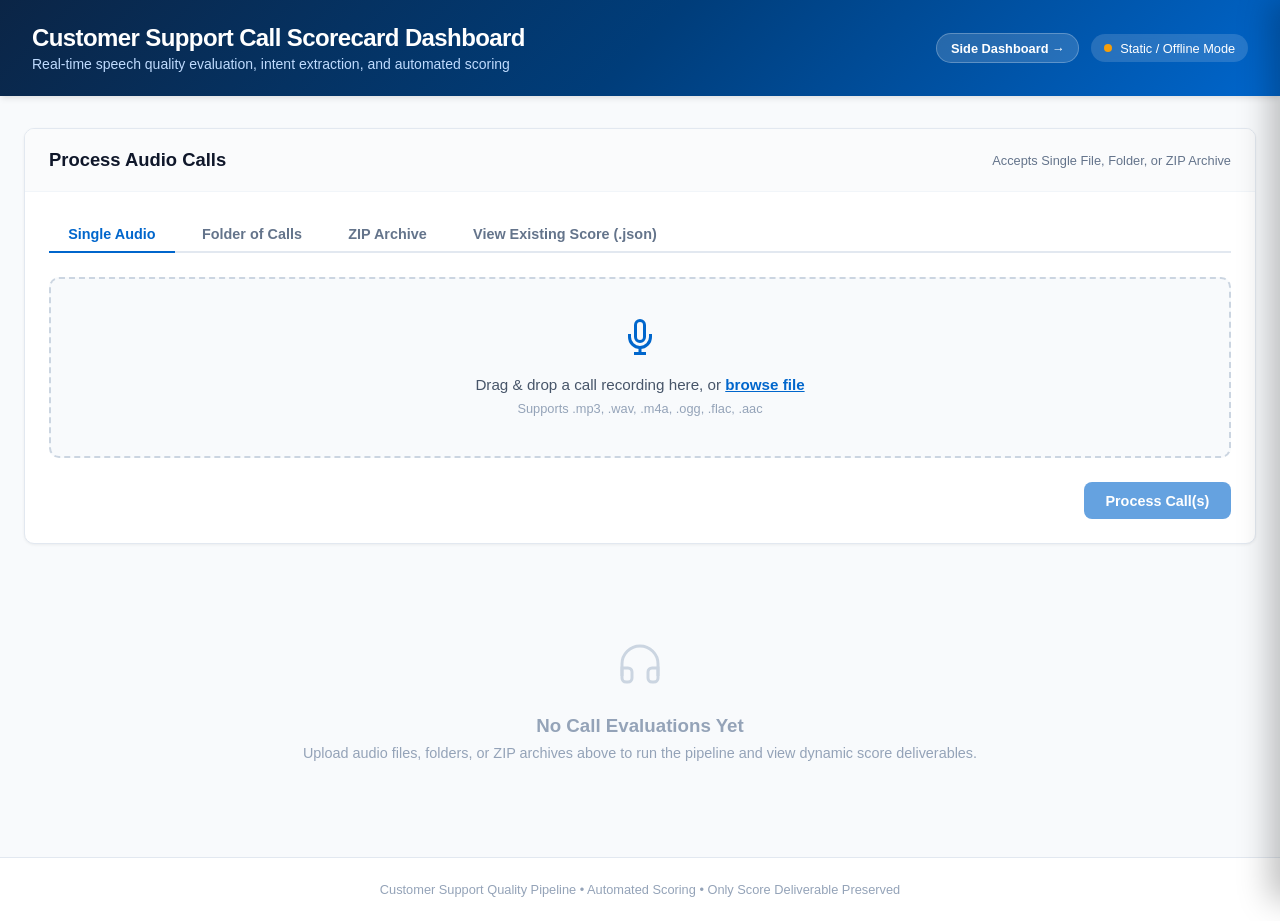
==== commit 7936edba: "Implement server-side pagination and indexed filtering for call overview table" ====
--- a/dashboard/index.html
+++ b/dashboard/index.html
@@ -1150,7 +1150,7 @@
             <!-- Filter by Resolution Status -->
             <div style="display: flex; align-items: center; gap: 0.35rem;">
               <label for="filterResolution" style="font-size: 0.75rem; font-weight: 600; color: var(--slate-600); text-transform: uppercase;">Resolution:</label>
-              <select id="filterResolution" onchange="applyCallFilters()" style="font-size: 0.8rem; padding: 0.3rem 0.5rem; border: 1px solid var(--slate-300); border-radius: 4px; background: white; color: var(--slate-800); outline: none;">
+              <select id="filterResolution" onchange="goToPage(1)" style="font-size: 0.8rem; padding: 0.3rem 0.5rem; border: 1px solid var(--slate-300); border-radius: 4px; background: white; color: var(--slate-800); outline: none;">
                 <option value="all">All Resolutions</option>
                 <option value="resolved">Resolved</option>
                 <option value="partially_resolved">Partially Resolved</option>
@@ -1163,14 +1163,14 @@
             <!-- Filter by Executive Name -->
             <div style="display: flex; align-items: center; gap: 0.35rem;">
               <label for="filterAgent" style="font-size: 0.75rem; font-weight: 600; color: var(--slate-600); text-transform: uppercase;">Executive:</label>
-              <select id="filterAgent" onchange="applyCallFilters()" style="font-size: 0.8rem; padding: 0.3rem 0.5rem; border: 1px solid var(--slate-300); border-radius: 4px; background: white; color: var(--slate-800); outline: none; max-width: 220px;">
+              <select id="filterAgent" onchange="goToPage(1)" style="font-size: 0.8rem; padding: 0.3rem 0.5rem; border: 1px solid var(--slate-300); border-radius: 4px; background: white; color: var(--slate-800); outline: none; max-width: 220px;">
                 <option value="all">All Support Executives</option>
               </select>
             </div>
 
             <!-- Text Search Filter -->
             <div style="display: flex; align-items: center; gap: 0.35rem; flex: 1; min-width: 170px; max-width: 280px;">
-              <input type="text" id="filterSearch" placeholder="Search file, agent, phone..." oninput="applyCallFilters()" style="width: 100%; font-size: 0.8rem; padding: 0.3rem 0.55rem; border: 1px solid var(--slate-300); border-radius: 4px; background: white; color: var(--slate-800); outline: none;">
+              <input type="text" id="filterSearch" placeholder="Search file, agent, phone..." oninput="onSearchInputChanged()" style="width: 100%; font-size: 0.8rem; padding: 0.3rem 0.55rem; border: 1px solid var(--slate-300); border-radius: 4px; background: white; color: var(--slate-800); outline: none;">
             </div>
 
             <!-- Reset Filter Button -->
@@ -1202,6 +1202,29 @@
             <!-- Dynamic rows -->
           </tbody>
         </table>
+
+        <!-- Responsive Pagination Controls -->
+        <div id="tablePaginationToolbar" style="padding: 0.75rem 1rem; background: var(--slate-50); border-top: 1px solid var(--slate-200); display: flex; flex-wrap: wrap; gap: 0.75rem; align-items: center; justify-content: space-between;">
+          <div style="display: flex; align-items: center; gap: 0.5rem; font-size: 0.8rem; color: var(--slate-600);">
+            <span>Rows per page:</span>
+            <select id="paginationPageSize" onchange="changePageSize(this.value)" style="padding: 0.25rem 0.5rem; border: 1px solid var(--slate-300); border-radius: 4px; background: white; font-size: 0.8rem; outline: none; cursor: pointer;">
+              <option value="10" selected>10</option>
+              <option value="25">25</option>
+              <option value="50">50</option>
+              <option value="100">100</option>
+            </select>
+            <span id="paginationInfo" style="margin-left: 0.5rem; font-weight: 500;">Showing 0 calls</span>
+          </div>
+          <div style="display: flex; align-items: center; gap: 0.35rem;">
+            <button type="button" id="btnFirstPage" class="btn btn-secondary" onclick="goToPage(1)" style="padding: 0.25rem 0.6rem; font-size: 0.75rem;">&laquo; First</button>
+            <button type="button" id="btnPrevPage" class="btn btn-secondary" onclick="goToPage(currentPage - 1)" style="padding: 0.25rem 0.6rem; font-size: 0.75rem;">&lsaquo; Prev</button>
+            <span style="font-size: 0.8rem; font-weight: 600; padding: 0 0.5rem; color: var(--slate-700);">
+              Page <span id="paginationCurrentPage">1</span> of <span id="paginationTotalPages">1</span>
+            </span>
+            <button type="button" id="btnNextPage" class="btn btn-secondary" onclick="goToPage(currentPage + 1)" style="padding: 0.25rem 0.6rem; font-size: 0.75rem;">Next &rsaquo;</button>
+            <button type="button" id="btnLastPage" class="btn btn-secondary" onclick="goToPage(totalPages)" style="padding: 0.25rem 0.6rem; font-size: 0.75rem;">Last &raquo;</button>
+          </div>
+        </div>
       </div>
     </div>
 
@@ -1261,7 +1284,6 @@
                 <span id="metaIntroBadge" class="badge badge-resolved">Compliant</span>
               </div>
               <div id="metaIntroQuote" style="font-size: 0.85rem; color: var(--slate-700); font-style: italic;">--</div>
-              <div id="metaIntroEvidenceBox" style="margin-top: 0.65rem; display: none;"></div>
             </div>
           </div>
         </div>
@@ -1493,7 +1515,6 @@
             <div style="display: flex; justify-content: space-between;"><span style="color: var(--slate-500);">Languages:</span><span id="sbLangBreakdownVal" style="font-weight: 600; color: var(--slate-800);">--</span></div>
             <div style="display: flex; justify-content: space-between; align-items: center; padding-top: 0.35rem; border-top: 1px dashed var(--slate-200);"><span style="color: var(--slate-500);">Intro Protocol:</span><span id="sbIntroBadge" class="badge badge-resolved" style="font-size: 0.75rem; padding: 0.2rem 0.5rem;">Compliant</span></div>
             <div id="sbIntroQuote" style="font-size: 0.78rem; color: var(--slate-600); font-style: italic;">--</div>
-            <div id="sbIntroEvidenceBox" style="margin-top: 0.5rem; display: none;"></div>
           </div>
         </div>
       </div>
@@ -1738,23 +1759,8 @@
     };
 
     function fetchExistingResults() {
-      fetch('/api/results')
-        .then(res => res.json())
-        .then(items => {
-          if (Array.isArray(items) && items.length > 0) {
-            evaluations = items;
-          } else if (evaluations.length === 0) {
-            // Load preview sample so details and scores are visible immediately
-            evaluations = [defaultSampleEvaluation];
-          }
-          renderEvaluations();
-        })
-        .catch(() => {
-          if (evaluations.length === 0) {
-            evaluations = [defaultSampleEvaluation];
-            renderEvaluations();
-          }
-        });
+      populateAgentFilterOptions();
+      fetchPaginatedResults(1);
     }
 
     // Tabs
@@ -2157,114 +2163,152 @@
 
     
 
-    // MAIN RENDER FUNCTION
-    function renderEvaluations() {
-      const emptyState = document.getElementById('emptyState');
-      const resultsArea = document.getElementById('resultsArea');
-      const summaryCard = document.getElementById('summaryCard');
-
-      if (!evaluations || evaluations.length === 0) {
-        emptyState.style.display = 'block';
-        resultsArea.style.display = 'none';
-        if (summaryCard) summaryCard.style.display = 'none';
-        return;
-      }
-
-      emptyState.style.display = 'none';
-      resultsArea.style.display = 'block';
-
-      // Always populate and show summary overview table with dynamic filters
-      if (summaryCard) {
-        summaryCard.style.display = 'block';
-        populateAgentFilterOptions();
-        applyCallFilters();
-      }
-
-      // Render the currently selected call in BOTH main scorecard and side dashboard drawer
-      if (selectedCallIndex >= evaluations.length) {
-        selectedCallIndex = 0;
-      }
-      renderSingleScorecard(evaluations[selectedCallIndex]);
-      renderSidebarContent(evaluations[selectedCallIndex]);
-      updateSidebarNavButtons();
-    }
-
-    // Dynamic Filter Functions for Overview Table
+    // PAGINATION & SERVER-SIDE FILTER STATE
+    let currentPage = 1;
+    let pageSize = 10;
+    let totalCalls = 0;
+    let totalPages = 1;
+    let currentPageItems = [];
+    let searchDebounceTimer = null;
+
+    // Populates Executive filter dropdown from SQLite distinct list
     function populateAgentFilterOptions() {
-      const select = document.getElementById('filterAgent');
-      if (!select) return;
-      const prevVal = select.value || 'all';
-
-      const agentSet = new Set();
-      evaluations.forEach(item => {
-        const meta = parseCallMetadata(item.filename || item.data?.audio_file);
-        if (meta && meta.agent) {
-          agentSet.add(meta.agent);
-        }
-      });
-
-      const agents = Array.from(agentSet).sort();
-      let html = '<option value="all">All Support Executives</option>';
-      agents.forEach(ag => {
-        html += `<option value="${escapeHtml(ag)}">${escapeHtml(ag)}</option>`;
-      });
-      select.innerHTML = html;
-      if (agents.includes(prevVal)) {
-        select.value = prevVal;
-      } else {
-        select.value = 'all';
-      }
-    }
-
-    function applyCallFilters() {
+      fetch('/api/filters')
+        .then(res => res.json())
+        .then(data => {
+          const select = document.getElementById('filterAgent');
+          if (!select || !data || !Array.isArray(data.agents)) return;
+          const prevVal = select.value || 'all';
+          let html = '<option value="all">All Support Executives</option>';
+          data.agents.forEach(ag => {
+            html += `<option value="${escapeHtml(ag)}">${escapeHtml(ag)}</option>`;
+          });
+          select.innerHTML = html;
+          if (data.agents.includes(prevVal)) {
+            select.value = prevVal;
+          } else {
+            select.value = 'all';
+          }
+        })
+        .catch(() => {});
+    }
+
+    function onSearchInputChanged() {
+      if (searchDebounceTimer) clearTimeout(searchDebounceTimer);
+      searchDebounceTimer = setTimeout(() => {
+        goToPage(1);
+      }, 250);
+    }
+
+    function changePageSize(val) {
+      pageSize = parseInt(val, 10) || 10;
+      goToPage(1);
+    }
+
+    function goToPage(page) {
+      if (page < 1) page = 1;
+      if (totalPages > 0 && page > totalPages) page = totalPages;
+      fetchPaginatedResults(page);
+    }
+
+    // MAIN SERVER-SIDE PAGINATED FETCH FUNCTION
+    function fetchPaginatedResults(page = 1) {
+      currentPage = Math.max(1, page);
       const resSelect = document.getElementById('filterResolution');
       const agentSelect = document.getElementById('filterAgent');
       const searchInput = document.getElementById('filterSearch');
+
+      const resVal = resSelect ? resSelect.value : 'all';
+      const agentVal = agentSelect ? agentSelect.value : 'all';
+      const searchVal = searchInput ? searchInput.value.trim() : '';
+
+      const isFiltered = (resVal !== 'all' || agentVal !== 'all' || searchVal !== '');
       const resetBtn = document.getElementById('resetFiltersBtn');
+      if (resetBtn) resetBtn.style.display = isFiltered ? 'inline-block' : 'none';
+
+      const params = new URLSearchParams({
+        page: String(currentPage),
+        page_size: String(pageSize),
+        resolution: resVal,
+        agent: agentVal,
+        search: searchVal
+      });
+
+      fetch('/api/results?' + params.toString())
+        .then(res => res.json())
+        .then(data => {
+          if (data && typeof data === 'object' && Array.isArray(data.items)) {
+            currentPageItems = data.items;
+            totalCalls = data.total || 0;
+            totalPages = Math.max(1, data.total_pages || 1);
+            currentPage = data.page || currentPage;
+          } else if (Array.isArray(data)) {
+            currentPageItems = data;
+            totalCalls = data.length;
+            totalPages = 1;
+          } else {
+            currentPageItems = [];
+            totalCalls = 0;
+            totalPages = 1;
+          }
+
+          evaluations = currentPageItems;
+
+          const emptyState = document.getElementById('emptyState');
+          const resultsArea = document.getElementById('resultsArea');
+          const summaryCard = document.getElementById('summaryCard');
+
+          if (totalCalls === 0 && !isFiltered) {
+            evaluations = [defaultSampleEvaluation];
+            currentPageItems = evaluations;
+            if (emptyState) emptyState.style.display = 'block';
+            if (resultsArea) resultsArea.style.display = 'none';
+            if (summaryCard) summaryCard.style.display = 'none';
+            return;
+          }
+
+          if (emptyState) emptyState.style.display = 'none';
+          if (resultsArea) resultsArea.style.display = 'block';
+          if (summaryCard) summaryCard.style.display = 'block';
+
+          if (currentPageItems.length > 0) {
+            if (selectedCallIndex >= currentPageItems.length || selectedCallIndex < 0) {
+              selectedCallIndex = 0;
+            }
+            renderSingleScorecard(currentPageItems[selectedCallIndex]);
+            renderSidebarContent(currentPageItems[selectedCallIndex]);
+            updateSidebarNavButtons();
+          }
+
+          renderSummaryTableRows(isFiltered);
+          updatePaginationControls();
+        })
+        .catch(err => {
+          console.warn('Pagination query error:', err);
+        });
+    }
+
+    function renderEvaluations() {
+      fetchPaginatedResults(currentPage);
+    }
+
+    function renderSummaryTableRows(isFiltered) {
       const countBadge = document.getElementById('filterCountBadge');
       const summaryTotal = document.getElementById('summaryTotalCount');
       const tbody = document.getElementById('summaryTableRows');
       if (!tbody) return;
 
-      const resVal = resSelect ? resSelect.value : 'all';
-      const agentVal = agentSelect ? agentSelect.value : 'all';
-      const searchVal = searchInput ? searchInput.value.trim().toLowerCase() : '';
-
-      const isFiltered = (resVal !== 'all' || agentVal !== 'all' || searchVal !== '');
-      if (resetBtn) resetBtn.style.display = isFiltered ? 'inline-block' : 'none';
-
-      const totalCalls = evaluations.length;
       if (summaryTotal) summaryTotal.textContent = totalCalls;
-
-      const filtered = [];
-      evaluations.forEach((item, originalIndex) => {
-        const res = item.data?.resolution?.status || 'unclear';
-        if (resVal !== 'all' && res !== resVal) return;
-
-        const meta = parseCallMetadata(item.filename || item.data?.audio_file);
-        if (agentVal !== 'all' && meta.agent !== agentVal) return;
-
-        if (searchVal) {
-          const fname = (item.filename || item.data?.audio_file || '').toLowerCase();
-          const ag = (meta.agent || '').toLowerCase();
-          const ph = (meta.phone || '').toLowerCase();
-          const lang = (item.data?.language_analysis?.dominant_language || '').toLowerCase();
-          const combined = `${fname} ${ag} ${ph} ${lang} ${res}`;
-          if (!combined.includes(searchVal)) return;
-        }
-
-        filtered.push({ item, originalIndex, meta });
-      });
 
       if (countBadge) {
         if (isFiltered) {
-          countBadge.textContent = `Showing ${filtered.length} of ${totalCalls} calls`;
+          countBadge.textContent = `Showing page ${currentPage} of ${totalPages} (${totalCalls} matching calls)`;
         } else {
           countBadge.textContent = `Showing all ${totalCalls} calls`;
         }
       }
 
-      if (filtered.length === 0) {
+      if (!currentPageItems || currentPageItems.length === 0) {
         tbody.innerHTML = `
           <tr>
             <td colspan="10" style="text-align: center; padding: 2rem; color: var(--slate-500);">
@@ -2276,14 +2320,15 @@
         return;
       }
 
-      tbody.innerHTML = filtered.map(({ item, originalIndex, meta }) => {
+      tbody.innerHTML = currentPageItems.map((item, pageIndex) => {
+        const meta = parseCallMetadata(item.filename || item.data?.audio_file);
         const sc = item.data?.scorecard || {};
         const total = sc.total_score != null ? sc.total_score.toFixed(1) : '-';
         const prof = sc.professionalism_score != null ? sc.professionalism_score.toFixed(1) : '-';
         const resp = sc.respectfulness_score != null ? sc.respectfulness_score.toFixed(1) : '-';
         const pol = sc.politeness_score != null ? sc.politeness_score.toFixed(1) : '-';
         const res = item.data?.resolution?.status || 'unclear';
-        const fname = item.filename || item.data?.audio_file || ('Call #' + (originalIndex + 1));
+        const fname = item.filename || item.data?.audio_file || ('Call #' + ((currentPage - 1) * pageSize + pageIndex + 1));
 
         const langData = item.data?.language_analysis || {};
         const domLang = langData.dominant_language || 'English';
@@ -2294,11 +2339,11 @@
         const introClass = isIntroComp ? 'badge-resolved' : (introStatus === 'partially_compliant' ? 'badge-partially_resolved' : 'badge-unresolved');
         const introText = isIntroComp ? 'Compliant' : (introStatus === 'partially_compliant' ? 'Partial' : 'Missing');
 
-        const isSelected = originalIndex === selectedCallIndex;
+        const isSelected = pageIndex === selectedCallIndex;
         const rowStyle = isSelected ? 'background-color: #eff6ff; font-weight: 500;' : '';
 
         return `
-          <tr onclick="selectCallFromTable(${originalIndex})" style="cursor: pointer; ${rowStyle}" title="Click to inspect this call">
+          <tr onclick="selectCallFromTable(${pageIndex})" style="cursor: pointer; ${rowStyle}" title="Click to inspect this call">
             <td><strong>${escapeHtml(fname)}</strong></td>
             <td><span style="font-weight: 600; color: var(--slate-700);">${escapeHtml(meta.agent)}</span></td>
             <td><span style="font-weight: 600; color: var(--slate-700);">${escapeHtml(domLang)}</span></td>
@@ -2308,10 +2353,40 @@
             <td>${resp}</td>
             <td>${pol}</td>
             <td><span class="badge badge-${res}">${res}</span></td>
-            <td><button class="btn btn-secondary" style="padding: 0.25rem 0.65rem; font-size: 0.75rem;" onclick="event.stopPropagation(); selectCallFromTable(${originalIndex})">Inspect</button></td>
+            <td><button class="btn btn-secondary" style="padding: 0.25rem 0.65rem; font-size: 0.75rem;" onclick="event.stopPropagation(); selectCallFromTable(${pageIndex})">Inspect</button></td>
           </tr>
         `;
       }).join('');
+    }
+
+    function updatePaginationControls() {
+      const infoEl = document.getElementById('paginationInfo');
+      const currEl = document.getElementById('paginationCurrentPage');
+      const totEl = document.getElementById('paginationTotalPages');
+      const btnFirst = document.getElementById('btnFirstPage');
+      const btnPrev = document.getElementById('btnPrevPage');
+      const btnNext = document.getElementById('btnNextPage');
+      const btnLast = document.getElementById('btnLastPage');
+
+      if (currEl) currEl.textContent = currentPage;
+      if (totEl) totEl.textContent = totalPages;
+
+      const startIdx = totalCalls === 0 ? 0 : (currentPage - 1) * pageSize + 1;
+      const endIdx = Math.min(totalCalls, currentPage * pageSize);
+      if (infoEl) {
+        infoEl.textContent = totalCalls > 0
+          ? `Showing ${startIdx}-${endIdx} of ${totalCalls} calls`
+          : 'Showing 0 calls';
+      }
+
+      if (btnFirst) btnFirst.disabled = (currentPage <= 1);
+      if (btnPrev) btnPrev.disabled = (currentPage <= 1);
+      if (btnNext) btnNext.disabled = (currentPage >= totalPages);
+      if (btnLast) btnLast.disabled = (currentPage >= totalPages);
+    }
+
+    function applyCallFilters() {
+      renderSummaryTableRows(false);
     }
 
     function resetCallFilters() {
@@ -2321,32 +2396,34 @@
       if (resSelect) resSelect.value = 'all';
       if (agentSelect) agentSelect.value = 'all';
       if (searchInput) searchInput.value = '';
-      applyCallFilters();
+      goToPage(1);
     }
 
     function populateSummaryTable() {
       populateAgentFilterOptions();
-      applyCallFilters();
+      goToPage(1);
     }
 
     function selectCallFromTable(idx) {
+      if (!currentPageItems || !currentPageItems[idx]) return;
       selectedCallIndex = idx;
-      renderSingleScorecard(evaluations[selectedCallIndex]);
+      evaluations = currentPageItems;
+      renderSingleScorecard(currentPageItems[selectedCallIndex]);
       openSidebar(idx);
-      applyCallFilters();
+      renderSummaryTableRows(false);
     }
 
     // SIDEBAR DRAWER CONTROLS
     function openSidebar(idx) {
-      if (!evaluations || evaluations.length === 0) return;
-      selectedCallIndex = Math.max(0, Math.min(evaluations.length - 1, idx));
+      if (!currentPageItems || currentPageItems.length === 0) return;
+      selectedCallIndex = Math.max(0, Math.min(currentPageItems.length - 1, idx));
       
       const drawer = document.getElementById('sidebarDrawer');
       const overlay = document.getElementById('sidebarOverlay');
       if (drawer) drawer.classList.add('open');
       if (overlay) overlay.classList.add('active');
 
-      renderSidebarContent(evaluations[selectedCallIndex]);
+      renderSidebarContent(currentPageItems[selectedCallIndex]);
       updateSidebarNavButtons();
     }
 
@@ -2358,30 +2435,34 @@
     }
 
     function nextCall() {
-      if (!evaluations || evaluations.length === 0) return;
-      if (selectedCallIndex < evaluations.length - 1) {
+      if (!currentPageItems || currentPageItems.length === 0) return;
+      if (selectedCallIndex < currentPageItems.length - 1) {
         selectedCallIndex++;
-        renderSidebarContent(evaluations[selectedCallIndex]);
-        renderSingleScorecard(evaluations[selectedCallIndex]);
+        renderSidebarContent(currentPageItems[selectedCallIndex]);
+        renderSingleScorecard(currentPageItems[selectedCallIndex]);
         updateSidebarNavButtons();
-        applyCallFilters();
+        renderSummaryTableRows(false);
+      } else if (currentPage < totalPages) {
+        goToPage(currentPage + 1);
       }
     }
 
     function prevCall() {
-      if (!evaluations || evaluations.length === 0) return;
+      if (!currentPageItems || currentPageItems.length === 0) return;
       if (selectedCallIndex > 0) {
         selectedCallIndex--;
-        renderSidebarContent(evaluations[selectedCallIndex]);
-        renderSingleScorecard(evaluations[selectedCallIndex]);
+        renderSidebarContent(currentPageItems[selectedCallIndex]);
+        renderSingleScorecard(currentPageItems[selectedCallIndex]);
         updateSidebarNavButtons();
-        applyCallFilters();
+        renderSummaryTableRows(false);
+      } else if (currentPage > 1) {
+        goToPage(currentPage - 1);
       }
     }
 
     function updateSidebarNavButtons() {
-      const total = evaluations.length;
-      const cur = selectedCallIndex + 1;
+      const total = totalCalls || currentPageItems.length;
+      const cur = (currentPage - 1) * pageSize + selectedCallIndex + 1;
       const text = `Call ${cur} of ${total}`;
       const footerText = `${cur} / ${total}`;
 
@@ -2395,12 +2476,12 @@
       const fPrevBtn = document.getElementById('sbFooterPrevBtn');
       const fNextBtn = document.getElementById('sbFooterNextBtn');
 
-      const isFirst = selectedCallIndex <= 0;
-      const isLast = selectedCallIndex >= total - 1;
+      const isFirst = (currentPage === 1 && selectedCallIndex === 0);
+      const isLast = (currentPage === totalPages && selectedCallIndex === currentPageItems.length - 1);
 
       if (prevBtn) prevBtn.disabled = isFirst;
+      if (nextBtn) nextBtn.disabled = isLast;
       if (fPrevBtn) fPrevBtn.disabled = isFirst;
-      if (nextBtn) nextBtn.disabled = isLast;
       if (fNextBtn) fNextBtn.disabled = isLast;
     }
 
@@ -2465,40 +2546,6 @@
       introBadge.className = 'badge ' + (isIntroComp ? 'badge-resolved' : (introStatus === 'partially_compliant' ? 'badge-partially_resolved' : 'badge-unresolved'));
       introBadge.textContent = isIntroComp ? 'Compliant' : (introStatus === 'partially_compliant' ? 'Partial' : 'Missing Intro');
       document.getElementById('sbIntroQuote').textContent = introData.greeting_quote ? `"${introData.greeting_quote}"` : (introData.notes || 'No standard introduction spoken.');
-
-      const sbEvidenceBox = document.getElementById('sbIntroEvidenceBox');
-      if (sbEvidenceBox) {
-        if (!isIntroComp) {
-          const turns = getOpeningTurnsEvidence(d, introData);
-          if (turns.length > 0) {
-            sbEvidenceBox.style.display = 'block';
-            sbEvidenceBox.innerHTML = `
-              <div style="background: var(--slate-100); border: 1px solid var(--slate-200); border-radius: 4px; padding: 0.5rem 0.65rem;">
-                <div style="font-size: 0.68rem; font-weight: 700; text-transform: uppercase; color: var(--slate-500); margin-bottom: 0.35rem;">
-                  Opening 5 Turns (Evidence):
-                </div>
-                <div style="display: flex; flex-direction: column; gap: 0.35rem;">
-                  ${turns.map(t => {
-                    const isAgent = (t.speaker || '').toLowerCase().includes('agent') || (t.speaker || '').toLowerCase().includes('executive');
-                    const spkColor = isAgent ? 'var(--primary)' : '#0284c7';
-                    const timeStr = (t.start != null && t.end != null) ? ` (${formatClock(t.start)} - ${formatClock(t.end)})` : '';
-                    return `
-                      <div style="font-size: 0.74rem; line-height: 1.35; padding: 0.2rem 0.35rem; background: white; border-radius: 3px; border-left: 2px solid ${spkColor};">
-                        <strong style="color: ${spkColor};">Turn ${t.turn}: ${escapeHtml(t.speaker)}</strong><span style="color: var(--slate-400); font-size: 0.68rem;">${timeStr}</span>
-                        <div style="color: var(--slate-700); font-style: italic;">"${escapeHtml(t.text || '(Silence or unintelligible greeting)')}"</div>
-                      </div>
-                    `;
-                  }).join('')}
-                </div>
-              </div>
-            `;
-          } else {
-            sbEvidenceBox.style.display = 'none';
-          }
-        } else {
-          sbEvidenceBox.style.display = 'none';
-        }
-      }
 
       // Subscores
       setSidebarSubscore('sbProfVal', 'sbProfBar', 'sbProfRationale', sc.professionalism_score, sc.professionalism_rationale);
@@ -2546,24 +2593,6 @@
         body.style.display = 'none';
         icon.textContent = '[Show Table]';
       }
-    }
-
-    function getOpeningTurnsEvidence(d, introData) {
-      if (Array.isArray(introData?.first_five_turns) && introData.first_five_turns.length > 0) {
-        return introData.first_five_turns.slice(0, 5);
-      }
-      const dtTurns = d?.diarization_timeline?.turns || [];
-      if (dtTurns.length > 0) {
-        return dtTurns.slice(0, 5).map((t, idx) => ({
-          turn: idx + 1,
-          speaker: t.role === 'agent' ? 'Support Executive' : 'Customer',
-          speaker_id: t.speaker_id || '',
-          start: t.start,
-          end: t.end,
-          text: t.text || `Audio turn segment ${formatClock(t.start)} - ${formatClock(t.end)}`
-        }));
-      }
-      return [];
     }
 
     // Parse structured metadata from audio filename (Next Education naming standard)
@@ -2689,46 +2718,6 @@
       introBadge.textContent = isIntroComp ? 'Compliant' : (introStatus === 'partially_compliant' ? 'Partial Intro' : 'Missing Intro');
       document.getElementById('metaIntroQuote').textContent = introData.greeting_quote ? `"${introData.greeting_quote}"` : (introData.notes || 'No standard introduction spoken.');
 
-      const metaEvidenceBox = document.getElementById('metaIntroEvidenceBox');
-      if (metaEvidenceBox) {
-        if (!isIntroComp) {
-          const turns = getOpeningTurnsEvidence(d, introData);
-          if (turns.length > 0) {
-            metaEvidenceBox.style.display = 'block';
-            metaEvidenceBox.innerHTML = `
-              <div style="background: white; border: 1px solid var(--slate-300); border-radius: 6px; padding: 0.75rem 0.9rem;">
-                <div style="display: flex; justify-content: space-between; align-items: center; margin-bottom: 0.45rem;">
-                  <span style="font-size: 0.72rem; font-weight: 700; text-transform: uppercase; color: var(--slate-600); letter-spacing: 0.04em;">Opening 5 Conversation Turns (Protocol Evidence)</span>
-                  <span style="font-size: 0.7rem; font-weight: 600; color: #b91c1c;">Next Education Intro Absent</span>
-                </div>
-                <div style="display: flex; flex-direction: column; gap: 0.45rem;">
-                  ${turns.map(t => {
-                    const isAgent = (t.speaker || '').toLowerCase().includes('agent') || (t.speaker || '').toLowerCase().includes('executive');
-                    const spkColor = isAgent ? 'var(--primary)' : '#0284c7';
-                    const timeStr = (t.start != null && t.end != null) ? ` [${formatClock(t.start)} - ${formatClock(t.end)}]` : '';
-                    return `
-                      <div style="padding: 0.35rem 0.55rem; background: var(--slate-50); border-radius: 4px; font-size: 0.8rem; border-left: 3px solid ${spkColor};">
-                        <div style="display: flex; justify-content: space-between; font-size: 0.72rem; margin-bottom: 0.15rem;">
-                          <strong style="color: ${spkColor};">Turn ${t.turn}: ${escapeHtml(t.speaker)}</strong>
-                          <span style="font-family: monospace; color: var(--slate-500);">${timeStr}</span>
-                        </div>
-                        <div style="color: var(--slate-800); font-style: italic;">
-                          "${escapeHtml(t.text || '(Silence or unintelligible greeting)')}"
-                        </div>
-                      </div>
-                    `;
-                  }).join('')}
-                </div>
-              </div>
-            `;
-          } else {
-            metaEvidenceBox.style.display = 'none';
-          }
-        } else {
-          metaEvidenceBox.style.display = 'none';
-        }
-      }
-
       // 5. Resolution Outcome & Action Tracker Card Population
       const trackerBadge = document.getElementById('trackerResolutionBadge');
       trackerBadge.className = 'badge badge-' + resStatus;
